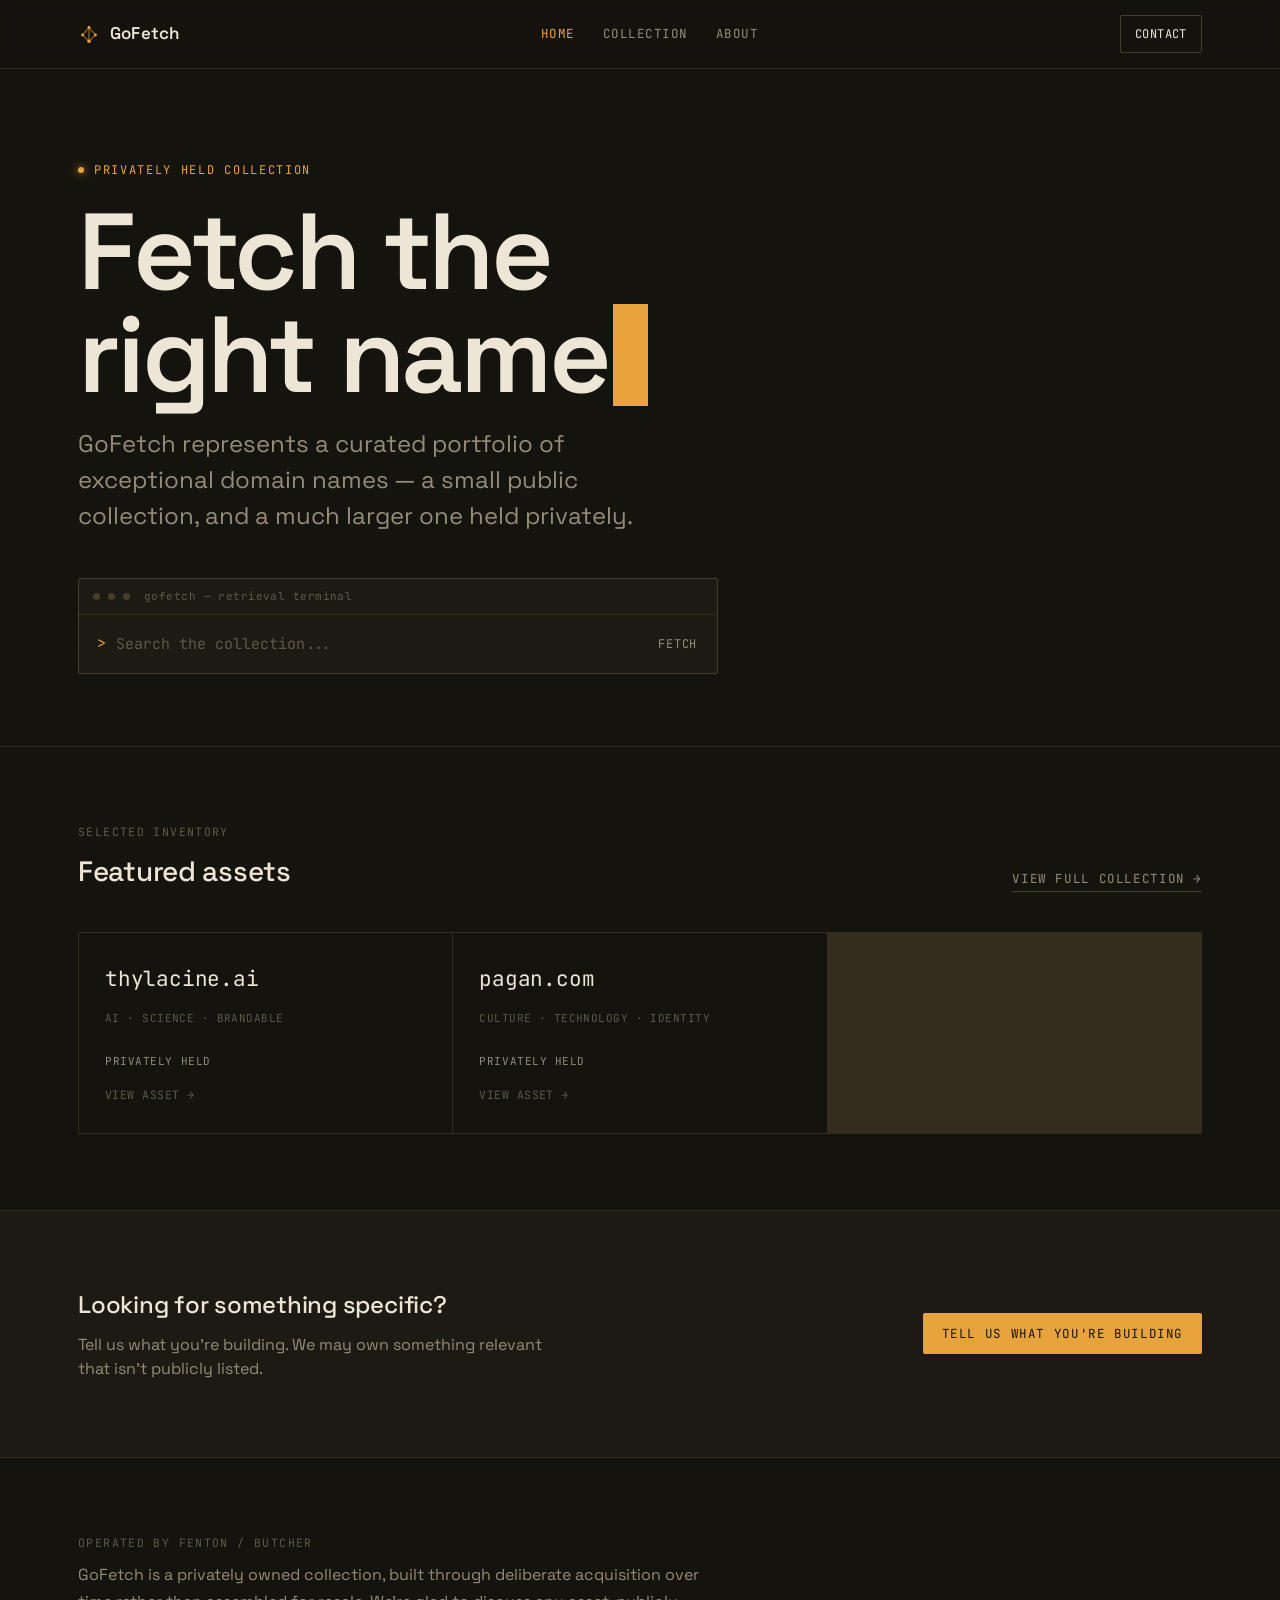
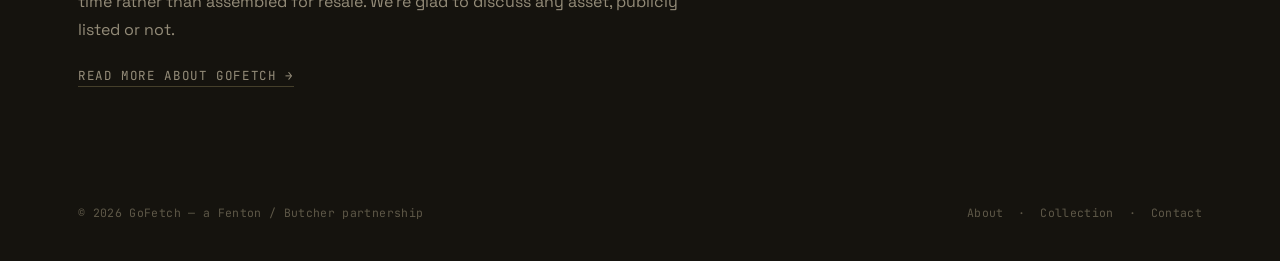
==== index.html @ dba51520 "Add AtomPay Buy Now button to buy_now-priced landers Renders alongside the existing enquiry option f" ====
<!doctype html>
<html lang="en">
<head>
<meta charset="utf-8">
<meta name="viewport" content="width=device-width, initial-scale=1">
<title>GoFetch — Digital assets worth owning</title>
<meta name="description" content="GoFetch is a privately held collection of exceptional domain names, presented and made available for acquisition by the Fenton / Butcher partnership.">
<link rel="icon" href="data:image/svg+xml,<svg xmlns=%22http://www.w3.org/2000/svg%22 viewBox=%220 0 24 24%22><rect width=%2224%22 height=%2224%22 fill=%22%2315130E%22/><g fill=%22none%22 stroke=%22%23E8A33D%22 stroke-width=%221.6%22><line x1=%2212%22 y1=%225%22 x2=%225%22 y2=%2213%22/><line x1=%2212%22 y1=%225%22 x2=%2219%22 y2=%2213%22/><line x1=%225%22 y1=%2213%22 x2=%2212%22 y2=%2220%22/><line x1=%2219%22 y1=%2213%22 x2=%2212%22 y2=%2220%22/></g><circle cx=%2212%22 cy=%225%22 r=%221.6%22 fill=%22%23E8A33D%22/><circle cx=%225%22 cy=%2213%22 r=%221.6%22 fill=%22%23E8A33D%22/><circle cx=%2219%22 cy=%2213%22 r=%221.6%22 fill=%22%23E8A33D%22/><circle cx=%2212%22 cy=%2220%22 r=%221.9%22 fill=%22%23E8A33D%22/></svg>">
<link rel="preconnect" href="https://fonts.googleapis.com">
<link rel="preconnect" href="https://fonts.gstatic.com" crossorigin>
<link href="https://fonts.googleapis.com/css2?family=Space+Grotesk:wght@400;500;600;700&family=JetBrains+Mono:wght@400;500&display=swap" rel="stylesheet">
<link rel="stylesheet" href="/css/style.css">
<script defer src="https://code.jquery.com/jquery-1.10.2.js"></script>
</head>
<body class="pre-boot">

<header class="site-header">
  <div class="container">
    <a class="brand" href="/">
      <span class="mark-slot" data-size="22"></span>
      <span class="brand-word">GoFetch</span>
    </a>
    <nav class="main-nav">
      <a href="/" class="current">Home</a>
      <a href="/collection.html">Collection</a>
      <a href="/about.html">About</a>
    </nav>
    <a class="nav-cta" href="#" data-enquire="">Contact</a>
  </div>
</header>

<div id="lander-app" style="display:none;"></div>

<main id="home-app">

  <section class="hero">
    <div class="container">
      <div class="hero-eyebrow mono">Privately held collection</div>
      <h1 class="hero-word">Fetch the<br>right name<span class="cursor">&nbsp;</span></h1>
      <p class="hero-line">GoFetch represents a curated portfolio of exceptional domain names — a small public collection, and a much larger one held privately.</p>

      <div class="terminal">
        <div class="terminal-bar">
          <span class="dot"></span><span class="dot"></span><span class="dot"></span>
          <span style="margin-left:6px;">gofetch — retrieval terminal</span>
        </div>
        <form id="terminal-form" class="terminal-form">
          <span class="terminal-prompt">&gt;</span>
          <input id="terminal-input" class="terminal-input" type="text" autocomplete="off" spellcheck="false" placeholder="Search the collection...">
          <button class="terminal-submit" type="submit">Fetch</button>
        </form>
        <div id="terminal-result" class="terminal-result"></div>
      </div>
    </div>
  </section>

  <section id="featured">
    <div class="container">
      <div class="section-head">
        <div>
          <div class="section-eyebrow">Selected inventory</div>
          <h2 class="section-title">Featured assets</h2>
        </div>
        <a class="section-link" href="/collection.html">View full collection →</a>
      </div>
      <div id="featured-grid" class="asset-grid"></div>
    </div>
  </section>

  <section class="finder-band">
    <div class="container finder-inner">
      <div>
        <h3>Looking for something specific?</h3>
        <p>Tell us what you're building. We may own something relevant that isn't publicly listed.</p>
      </div>
      <button class="btn btn-primary" data-enquire="" data-mode="finder">Tell us what you're building</button>
    </div>
  </section>

  <section class="about-strip">
    <div class="container">
      <div class="section-eyebrow">Operated by Fenton / Butcher</div>
      <p>GoFetch is a privately owned collection, built through deliberate acquisition over time rather than assembled for resale. We're glad to discuss any asset, publicly listed or not.</p>
      <p style="margin-top:18px;"><a class="section-link" href="/about.html">Read more about GoFetch →</a></p>
    </div>
  </section>

</main>

<footer>
  <div class="container">
    <span>© <span id="year"></span> GoFetch — a Fenton / Butcher partnership</span>
    <span><a href="/about.html">About</a> &nbsp;·&nbsp; <a href="/collection.html">Collection</a> &nbsp;·&nbsp; <a href="#" data-enquire="">Contact</a></span>
  </div>
</footer>

<div id="enquiry-overlay" class="modal-overlay">
  <div class="modal" role="dialog" aria-modal="true" aria-labelledby="enquiry-title">
    <div class="modal-head">
      <h3 id="enquiry-title" class="modal-title">Make an enquiry</h3>
      <button id="enquiry-close" class="modal-close" aria-label="Close">&times;</button>
    </div>
    <p class="modal-sub">We reply directly — no account, no mailing list.</p>
    <form id="enquiry-form" name="enquiry" method="POST" data-netlify="true" netlify-honeypot="enq-hp">
      <input type="hidden" name="form-name" value="enquiry">
      <input type="text" id="enq-hp" name="enq-hp" class="hp-field" tabindex="-1" autocomplete="off">
      <div class="field"><label for="enq-name">Name</label><input id="enq-name" name="name" type="text" required></div>
      <div class="field"><label for="enq-email">Email</label><input id="enq-email" name="email" type="email" required></div>
      <div class="field"><label for="enq-company">Company</label><input id="enq-company" name="company" type="text"></div>
      <div class="field"><label for="enq-domain">Domain</label><input id="enq-domain" name="domain" type="text"></div>
      <div class="field"><label for="enq-budget">Offer / budget</label><input id="enq-budget" name="budget" type="text"></div>
      <div class="field"><label for="enq-message">Message</label><textarea id="enq-message" name="message"></textarea></div>
      <button class="btn btn-primary" type="submit" style="width:100%;justify-content:center;">Send enquiry</button>
      <div id="enquiry-status" class="form-status" role="status"></div>
    </form>
  </div>
</div>

<script src="/js/app.js"></script>
<script>document.getElementById("year").textContent = new Date().getFullYear();</script>
<!-- Cloudflare Web Analytics --><script type='module' src='https://static.cloudflareinsights.com/beacon.min.js' data-cf-beacon='{"token": "f285a2dfdc5745afaf662cfd02bbb2a6"}'></script><!-- End Cloudflare Web Analytics -->
</body>
</html>
---- css/style.css ----
/* ============================================================
   GoFetch — design tokens
   ============================================================ */
:root{
  --bg: #15130E;
  --bg-raised: #1D1A13;
  --bg-raised-2: #242016;
  --fg: #EDE6D6;
  --fg-dim: #948C79;
  --fg-faint: #5E5848;
  --accent: #E8A33D;
  --accent-dim: #B27C2C;
  --line: #322D1F;
  --line-bright: #453F2A;
  --ok: #7DAE7A;

  --font-display: "Space Grotesk", "Inter", system-ui, sans-serif;
  --font-mono: "JetBrains Mono", ui-monospace, "SFMono-Regular", Menlo, monospace;

  --container: 1180px;
  --radius: 2px;
}

*{ box-sizing: border-box; }
html{ scroll-behavior: smooth; }
@media (prefers-reduced-motion: reduce){
  html{ scroll-behavior: auto; }
  *{ animation-duration: 0.001ms !important; animation-iteration-count: 1 !important; transition-duration: 0.001ms !important; }
}

body{
  margin: 0;
  background: var(--bg);
  color: var(--fg);
  font-family: var(--font-display);
  font-size: 16px;
  line-height: 1.5;
  -webkit-font-smoothing: antialiased;
}

/* Hide the default homepage until JS has decided whether this
   hostname should show the homepage or an owned-domain lander —
   avoids a flash of the wrong brand on custom domains. */
body.pre-boot .site-header,
body.pre-boot #home-app,
body.pre-boot footer{
  visibility: hidden;
}

/* subtle CRT vignette + scanline texture, very low opacity */
body::before{
  content: "";
  position: fixed;
  inset: 0;
  pointer-events: none;
  z-index: 999;
  background:
    repeating-linear-gradient(
      to bottom,
      rgba(255,255,255,0.012) 0px,
      rgba(255,255,255,0.012) 1px,
      transparent 1px,
      transparent 3px
    );
  mix-blend-mode: overlay;
}

a{ color: inherit; text-decoration: none; }
h1,h2,h3,h4{ margin: 0; font-weight: 500; letter-spacing: -0.01em; }
p{ margin: 0; }
img,svg{ display: block; max-width: 100%; }

.mono{ font-family: var(--font-mono); }

.container{
  width: 100%;
  max-width: var(--container);
  margin: 0 auto;
  padding: 0 28px;
}

::selection{ background: var(--accent); color: var(--bg); }

:focus-visible{
  outline: 1px solid var(--accent);
  outline-offset: 3px;
}

button{ font-family: inherit; }

/* ============================================================
   Header
   ============================================================ */
.site-header{
  position: sticky;
  top: 0;
  z-index: 50;
  background: rgba(21,19,14,0.86);
  backdrop-filter: blur(8px);
  border-bottom: 1px solid var(--line);
}
.site-header .container{
  display: flex;
  align-items: center;
  justify-content: space-between;
  height: 68px;
}
.brand{
  display: flex;
  align-items: center;
  gap: 10px;
  font-size: 17px;
  letter-spacing: 0.01em;
}
.brand .mark{ width: 22px; height: 22px; flex-shrink: 0; }
.brand-word{ font-weight: 600; }

.main-nav{ display: flex; align-items: center; gap: 28px; }
.main-nav a{
  font-family: var(--font-mono);
  font-size: 12.5px;
  letter-spacing: 0.04em;
  text-transform: uppercase;
  color: var(--fg-dim);
  transition: color 0.15s ease;
}
.main-nav a:hover{ color: var(--fg); }
.main-nav a.current{ color: var(--accent); }

.nav-cta{
  font-family: var(--font-mono);
  font-size: 12px;
  letter-spacing: 0.04em;
  text-transform: uppercase;
  padding: 9px 14px;
  border: 1px solid var(--line-bright);
  border-radius: var(--radius);
  color: var(--fg);
  transition: border-color 0.15s ease, color 0.15s ease;
}
.nav-cta:hover{ border-color: var(--accent); color: var(--accent); }

/* ============================================================
   Logo mark — geometric node network, subtle canine read
   ============================================================ */
.mark circle{ fill: var(--accent); }
.mark line{ stroke: var(--accent); stroke-width: 1.4; opacity: 0.55; }
.mark path{ fill: none; stroke: var(--accent); stroke-width: 1.4; opacity: 0.85; }

/* ============================================================
   Hero
   ============================================================ */
.hero{
  padding: 92px 0 72px;
  border-bottom: 1px solid var(--line);
}
.hero-eyebrow{
  font-family: var(--font-mono);
  font-size: 12px;
  letter-spacing: 0.14em;
  text-transform: uppercase;
  color: var(--accent);
  margin-bottom: 22px;
  display: flex;
  align-items: center;
  gap: 10px;
}
.hero-eyebrow::before{
  content: "";
  width: 6px;
  height: 6px;
  background: var(--accent);
  border-radius: 50%;
  box-shadow: 0 0 8px var(--accent);
}
.hero-word{
  font-size: clamp(52px, 9vw, 108px);
  font-weight: 600;
  letter-spacing: -0.03em;
  line-height: 0.95;
  margin: 0 0 20px;
}
.hero-word .cursor{
  display: inline-block;
  width: 0.5ch;
  background: var(--accent);
  margin-left: 4px;
  animation: blink 1.1s steps(1) infinite;
}
@keyframes blink{ 50%{ opacity: 0; } }

.hero-line{
  font-size: clamp(18px, 2.4vw, 24px);
  color: var(--fg-dim);
  max-width: 560px;
  margin-bottom: 44px;
}

/* Terminal search */
.terminal{
  border: 1px solid var(--line-bright);
  background: var(--bg-raised);
  border-radius: var(--radius);
  max-width: 640px;
}
.terminal-bar{
  display: flex;
  align-items: center;
  gap: 8px;
  padding: 9px 14px;
  border-bottom: 1px solid var(--line);
  font-family: var(--font-mono);
  font-size: 11px;
  color: var(--fg-faint);
  letter-spacing: 0.04em;
}
.terminal-bar .dot{ width: 7px; height: 7px; border-radius: 50%; background: var(--line-bright); }
.terminal-form{ display: flex; align-items: center; padding: 4px; }
.terminal-prompt{
  font-family: var(--font-mono);
  color: var(--accent);
  padding: 0 0 0 14px;
  font-size: 15px;
}
.terminal-input{
  flex: 1;
  background: transparent;
  border: none;
  color: var(--fg);
  font-family: var(--font-mono);
  font-size: 15px;
  padding: 15px 10px;
}
.terminal-input::placeholder{ color: var(--fg-faint); }
.terminal-input:focus{ outline: none; }
.terminal-submit{
  background: none;
  border: none;
  color: var(--fg-dim);
  font-family: var(--font-mono);
  font-size: 12px;
  letter-spacing: 0.06em;
  text-transform: uppercase;
  padding: 10px 16px;
  cursor: pointer;
  transition: color 0.15s ease;
}
.terminal-submit:hover{ color: var(--accent); }

.terminal-result{
  display: none;
  border-top: 1px solid var(--line);
  padding: 16px 18px 20px;
  font-family: var(--font-mono);
  font-size: 13px;
  animation: scan 0.35s ease;
}
.terminal-result.show{ display: block; }
@keyframes scan{
  from{ clip-path: inset(0 0 100% 0); opacity: 0.4; }
  to{ clip-path: inset(0 0 0 0); opacity: 1; }
}
.terminal-result .status-line{
  color: var(--accent);
  letter-spacing: 0.08em;
  margin-bottom: 10px;
}
.tr-row{ display: flex; gap: 14px; padding: 3px 0; color: var(--fg-dim); }
.tr-row .k{ width: 96px; flex-shrink: 0; color: var(--fg-faint); }
.tr-row .v{ color: var(--fg); }
.terminal-result .tr-domain{
  font-size: 17px;
  color: var(--fg);
  margin-bottom: 10px;
  display: block;
}
.terminal-result .tr-actions{ margin-top: 14px; display: flex; gap: 10px; flex-wrap: wrap; }
.terminal-result .tr-empty{ color: var(--fg-dim); }

/* ============================================================
   Buttons
   ============================================================ */
.btn{
  display: inline-flex;
  align-items: center;
  gap: 8px;
  font-family: var(--font-mono);
  font-size: 12.5px;
  letter-spacing: 0.05em;
  text-transform: uppercase;
  padding: 11px 18px;
  border-radius: var(--radius);
  cursor: pointer;
  border: 1px solid transparent;
  transition: all 0.15s ease;
}
.btn-primary{ background: var(--accent); color: #17140D; }
.btn-primary:hover{ background: #F2B15A; }
.btn-ghost{ border-color: var(--line-bright); color: var(--fg); background: none; }
.btn-ghost:hover{ border-color: var(--accent); color: var(--accent); }

/* ============================================================
   Section scaffolding
   ============================================================ */
section{ padding: 76px 0; border-bottom: 1px solid var(--line); }
section:last-of-type{ border-bottom: none; }
.section-head{
  display: flex;
  justify-content: space-between;
  align-items: flex-end;
  gap: 24px;
  margin-bottom: 40px;
  flex-wrap: wrap;
}
.section-eyebrow{
  font-family: var(--font-mono);
  font-size: 11.5px;
  letter-spacing: 0.12em;
  text-transform: uppercase;
  color: var(--fg-faint);
  margin-bottom: 10px;
}
.section-title{ font-size: 28px; }
.section-link{
  font-family: var(--font-mono);
  font-size: 12.5px;
  letter-spacing: 0.05em;
  text-transform: uppercase;
  color: var(--fg-dim);
  border-bottom: 1px solid var(--line-bright);
  padding-bottom: 2px;
  transition: color 0.15s ease, border-color 0.15s ease;
}
.section-link:hover{ color: var(--accent); border-color: var(--accent); }

/* ============================================================
   Featured / asset cards
   ============================================================ */
.asset-grid{
  display: grid;
  grid-template-columns: repeat(3, 1fr);
  gap: 1px;
  background: var(--line);
  border: 1px solid var(--line);
}
.asset-card{
  background: var(--bg);
  padding: 30px 26px;
  display: flex;
  flex-direction: column;
  gap: 16px;
  min-height: 200px;
  transition: background 0.15s ease;
}
.asset-card:hover{ background: var(--bg-raised); }
.asset-logo{
  height: 28px;
  width: auto;
  max-width: 120px;
  object-fit: contain;
  object-position: left;
  margin-bottom: 2px;
}
.asset-domain{
  font-family: var(--font-mono);
  font-size: 21px;
  color: var(--fg);
  letter-spacing: -0.01em;
}
.asset-cats{
  font-family: var(--font-mono);
  font-size: 11px;
  letter-spacing: 0.04em;
  color: var(--fg-faint);
  text-transform: uppercase;
}
.asset-status{
  font-family: var(--font-mono);
  font-size: 11px;
  letter-spacing: 0.05em;
  text-transform: uppercase;
  color: var(--fg-dim);
  margin-top: auto;
}
.asset-status.private{ color: var(--fg-dim); }
.asset-status.buy_now{ color: var(--accent); }
.asset-status.make_offer{ color: var(--ok); }
.asset-view{
  font-family: var(--font-mono);
  font-size: 11.5px;
  letter-spacing: 0.04em;
  text-transform: uppercase;
  color: var(--fg-faint);
  display: flex;
  align-items: center;
  gap: 6px;
}
.asset-card:hover .asset-view{ color: var(--accent); }

/* ============================================================
   Finder CTA band
   ============================================================ */
.finder-band{
  background: var(--bg-raised);
}
.finder-inner{
  display: flex;
  justify-content: space-between;
  align-items: center;
  gap: 32px;
  flex-wrap: wrap;
}
.finder-inner h3{ font-size: 24px; margin-bottom: 10px; max-width: 480px; }
.finder-inner p{ color: var(--fg-dim); max-width: 480px; }

/* ============================================================
   About / footer strip
   ============================================================ */
.about-strip p{
  max-width: 640px;
  color: var(--fg-dim);
  font-size: 16px;
  line-height: 1.7;
}
.about-strip p + p{ margin-top: 16px; }

footer{
  padding: 40px 0;
  font-family: var(--font-mono);
  font-size: 11.5px;
  color: var(--fg-faint);
  letter-spacing: 0.03em;
}
footer .container{
  display: flex;
  justify-content: space-between;
  align-items: center;
  flex-wrap: wrap;
  gap: 12px;
}
footer a{ color: var(--fg-faint); transition: color 0.15s ease; }
footer a:hover{ color: var(--accent); }

/* ============================================================
   Collection page
   ============================================================ */
.collection-layout{
  display: grid;
  grid-template-columns: 220px 1fr;
  gap: 48px;
  align-items: start;
}
.filters{
  position: sticky;
  top: 92px;
  display: flex;
  flex-direction: column;
  gap: 28px;
}
.filter-group h4{
  font-family: var(--font-mono);
  font-size: 11px;
  letter-spacing: 0.08em;
  text-transform: uppercase;
  color: var(--fg-faint);
  margin-bottom: 12px;
}
.filter-option{
  display: block;
  width: 100%;
  text-align: left;
  background: none;
  border: none;
  color: var(--fg-dim);
  font-family: var(--font-mono);
  font-size: 13px;
  padding: 5px 0;
  cursor: pointer;
  transition: color 0.15s ease;
}
.filter-option:hover{ color: var(--fg); }
.filter-option.active{ color: var(--accent); }
.filter-option .count{ color: var(--fg-faint); }

.collection-count{
  font-family: var(--font-mono);
  font-size: 12.5px;
  color: var(--fg-dim);
  margin-bottom: 18px;
}

.listing{
  display: flex;
  flex-direction: column;
  border-top: 1px solid var(--line);
}
.listing-row{
  display: grid;
  grid-template-columns: 1.4fr 1.4fr 0.9fr 0.7fr;
  gap: 16px;
  align-items: center;
  padding: 18px 4px;
  border-bottom: 1px solid var(--line);
  transition: background 0.15s ease;
}
.listing-row:hover{ background: var(--bg-raised); }
.listing-domain{ font-family: var(--font-mono); font-size: 16px; }
.listing-cats{ font-family: var(--font-mono); font-size: 12px; color: var(--fg-dim); }
.listing-price{ font-family: var(--font-mono); font-size: 12.5px; color: var(--fg-dim); }
.listing-status{ font-family: var(--font-mono); font-size: 11.5px; text-transform: uppercase; letter-spacing: 0.04em; text-align: right; }
.listing-empty{ padding: 60px 0; text-align: center; color: var(--fg-dim); font-family: var(--font-mono); font-size: 13px; }

/* ============================================================
   Lander — minimal, standalone domain landing experience
   ============================================================ */
.lander-shell{
  min-height: 100vh;
  display: flex;
  align-items: center;
  justify-content: center;
  position: relative;
}
.lander-corner{
  position: fixed;
  top: 22px;
  left: 24px;
  display: flex;
  align-items: center;
  gap: 7px;
  font-size: 12px;
  letter-spacing: 0.04em;
  color: var(--fg-faint);
  z-index: 20;
  transition: color 0.15s ease;
}
.lander-corner .mark circle{ fill: var(--fg-faint); }
.lander-corner .mark line{ stroke: var(--fg-faint); }
.lander-corner:hover{ color: var(--accent); }
.lander-corner:hover .mark line{ stroke: var(--accent); }
.lander-corner:hover .mark circle{ fill: var(--accent); }

.lander-center{
  max-width: 620px;
  padding: 120px 28px 140px;
  text-align: center;
}
.lander-hero{
  margin-bottom: 22px;
  display: flex;
  flex-direction: column;
  align-items: center;
}
.lander-media{
  max-width: 260px;
  width: 100%;
  height: auto;
  margin-bottom: 6px;
}
.lander-caption{
  font-size: 12px;
  letter-spacing: 0.06em;
  color: var(--fg-faint);
  text-transform: uppercase;
}
.lander-domain{
  font-size: clamp(34px, 6vw, 58px);
  font-weight: 600;
  letter-spacing: -0.02em;
  line-height: 1;
}
.lander-badge{
  font-size: 12px;
  letter-spacing: 0.06em;
  text-transform: uppercase;
  color: var(--accent);
  margin-bottom: 24px;
}
.lander-desc{
  color: var(--fg-dim);
  font-size: 16px;
  line-height: 1.7;
  margin-bottom: 18px;
}
.lander-atompay{
  margin-bottom: 24px;
}
.lander-meta{
  font-size: 11.5px;
  letter-spacing: 0.05em;
  text-transform: uppercase;
  color: var(--fg-faint);
  margin-bottom: 56px;
}
.lander-meta .dot{ margin: 0 8px; }
.lander-actions{ display: flex; gap: 12px; justify-content: center; flex-wrap: wrap; margin-bottom: 20px; }

/* Cross-sell strip */
.lander-other{
  border-top: 1px solid var(--line);
  padding-top: 28px;
  margin-bottom: 22px;
}
.lander-other-label{
  font-size: 10.5px;
  letter-spacing: 0.1em;
  text-transform: uppercase;
  color: var(--fg-faint);
  margin-bottom: 14px;
}
.lander-other-list{
  display: flex;
  flex-direction: column;
  gap: 8px;
  margin-bottom: 16px;
}
.lander-other-item{
  display: flex;
  justify-content: space-between;
  gap: 12px;
  font-size: 13.5px;
  color: var(--fg-dim);
  padding: 4px 0;
  transition: color 0.15s ease;
}
.lander-other-item:hover{ color: var(--fg); }
.lander-other-status{ color: var(--fg-faint); font-size: 11px; text-transform: uppercase; letter-spacing: 0.04em; }
.lander-other-more{
  font-size: 11.5px;
  letter-spacing: 0.05em;
  text-transform: uppercase;
  color: var(--fg-faint);
  border-bottom: 1px solid var(--line-bright);
  padding-bottom: 2px;
}
.lander-other-more:hover{ color: var(--accent); border-color: var(--accent); }

.lander-bulk{
  font-size: 12.5px;
  color: var(--fg-faint);
  line-height: 1.6;
  max-width: 440px;
  margin: 0 auto;
}

/* Floating enquiry widget */
.lander-fab{
  position: fixed;
  right: 22px;
  bottom: 22px;
  z-index: 30;
  display: flex;
  flex-direction: column;
  align-items: flex-end;
  gap: 10px;
}
.lander-fab-pill{
  background: var(--accent);
  color: #17140D;
  border: none;
  border-radius: 999px;
  padding: 13px 22px;
  font-size: 12.5px;
  letter-spacing: 0.05em;
  text-transform: uppercase;
  cursor: pointer;
  box-shadow: 0 6px 24px rgba(0,0,0,0.35);
  transition: transform 0.15s ease, background 0.15s ease;
}
.lander-fab-pill:hover{ background: #F2B15A; transform: translateY(-1px); }
.lander-fab-pill.hidden{ display: none; }

.lander-fab-panel{
  display: none;
  width: min(320px, calc(100vw - 44px));
  background: var(--bg-raised);
  border: 1px solid var(--line-bright);
  border-radius: var(--radius);
  padding: 20px;
  box-shadow: 0 12px 40px rgba(0,0,0,0.45);
}
.lander-fab-panel.open{ display: block; animation: fabIn 0.18s ease; }
@keyframes fabIn{ from{ opacity: 0; transform: translateY(6px); } to{ opacity: 1; transform: translateY(0); } }
.lander-fab-head{
  display: flex;
  justify-content: space-between;
  align-items: center;
  margin-bottom: 14px;
  font-size: 13px;
  color: var(--fg);
}
.lander-fab-panel .field{ margin-bottom: 10px; }
.lander-fab-panel input, .lander-fab-panel textarea{
  width: 100%;
  background: var(--bg);
  border: 1px solid var(--line-bright);
  border-radius: var(--radius);
  color: var(--fg);
  font-family: var(--font-display);
  font-size: 13.5px;
  padding: 10px 11px;
}
.lander-fab-panel textarea{ min-height: 64px; resize: vertical; }
.lander-fab-panel input:focus, .lander-fab-panel textarea:focus{ outline: none; border-color: var(--accent); }

@media (max-width: 560px){
  .lander-corner{ top: 16px; left: 16px; }
  .lander-center{ padding: 96px 20px 130px; }
  .lander-fab{ right: 16px; bottom: 16px; left: 16px; align-items: stretch; }
  .lander-fab-panel{ width: 100%; }
  .lander-fab-pill{ align-self: flex-end; }
}

/* Minimal lander variant — single centered image/video, white page */
.lander-shell--minimal{
  --bg: #FFFFFF;
  --bg-raised: #FAFAF8;
  --bg-raised-2: #F2F1EC;
  --fg: #17140D;
  --fg-dim: #6B6656;
  --fg-faint: #ABA48F;
  --line: #E6E3DA;
  --line-bright: #D9D5C8;
  background: var(--bg);
  color: var(--fg);
  width: 100%;
}
.lander-minimal-center{
  display: flex;
  align-items: center;
  justify-content: center;
  width: 100%;
  padding: 40px;
}
.lander-minimal-media{
  width: min(60vw, 620px);
  max-width: 620px;
  height: auto;
}
@media (max-width: 560px){
  .lander-minimal-media{ width: 84vw; }
}


/* ============================================================
   Enquiry modal
   ============================================================ */
.modal-overlay{
  position: fixed;
  inset: 0;
  background: rgba(10,9,6,0.75);
  backdrop-filter: blur(2px);
  display: none;
  align-items: center;
  justify-content: center;
  z-index: 200;
  padding: 24px;
}
.modal-overlay.open{ display: flex; }
.modal{
  background: var(--bg-raised);
  border: 1px solid var(--line-bright);
  border-radius: var(--radius);
  width: 100%;
  max-width: 460px;
  padding: 32px;
  max-height: 90vh;
  overflow-y: auto;
}
.modal-head{ display: flex; justify-content: space-between; align-items: flex-start; margin-bottom: 6px; }
.modal-title{ font-size: 20px; }
.modal-close{ background: none; border: none; color: var(--fg-dim); font-size: 20px; cursor: pointer; line-height: 1; padding: 4px; }
.modal-close:hover{ color: var(--fg); }
.modal-sub{ font-family: var(--font-mono); font-size: 12.5px; color: var(--fg-dim); margin-bottom: 24px; }
.field{ margin-bottom: 16px; }
.field label{
  display: block;
  font-family: var(--font-mono);
  font-size: 11px;
  letter-spacing: 0.06em;
  text-transform: uppercase;
  color: var(--fg-faint);
  margin-bottom: 7px;
}
.field input, .field textarea{
  width: 100%;
  background: var(--bg);
  border: 1px solid var(--line-bright);
  border-radius: var(--radius);
  color: var(--fg);
  font-family: var(--font-display);
  font-size: 14px;
  padding: 11px 12px;
}
.field input:focus, .field textarea:focus{ outline: none; border-color: var(--accent); }
.field textarea{ resize: vertical; min-height: 84px; }
.hp-field{ position: absolute; left: -9999px; opacity: 0; height: 0; }
.form-status{ font-family: var(--font-mono); font-size: 12.5px; margin-top: 14px; min-height: 18px; }
.form-status.ok{ color: var(--ok); }
.form-status.err{ color: #C8846B; }

/* ============================================================
   About page
   ============================================================ */
.page-hero{
  padding: 64px 0 40px;
  border-bottom: 1px solid var(--line);
}
.page-title{ font-size: clamp(34px, 5vw, 52px); margin-bottom: 18px; }
.page-lede{ color: var(--fg-dim); font-size: 17px; max-width: 620px; line-height: 1.7; }
.prose{ max-width: 660px; }
.prose p{ color: var(--fg-dim); font-size: 16px; line-height: 1.8; margin-bottom: 20px; }
.prose strong{ color: var(--fg); font-weight: 500; }

/* ============================================================
   Responsive
   ============================================================ */
@media (max-width: 860px){
  .main-nav{ display: none; }
  .asset-grid{ grid-template-columns: 1fr; }
  .collection-layout{ grid-template-columns: 1fr; }
  .filters{ position: static; flex-direction: row; flex-wrap: wrap; gap: 24px; }
  .listing-row{ grid-template-columns: 1fr; gap: 4px; padding: 16px 4px; }
  .listing-status{ text-align: left; }
  .hero{ padding: 64px 0 48px; }
  section{ padding: 56px 0; }
}
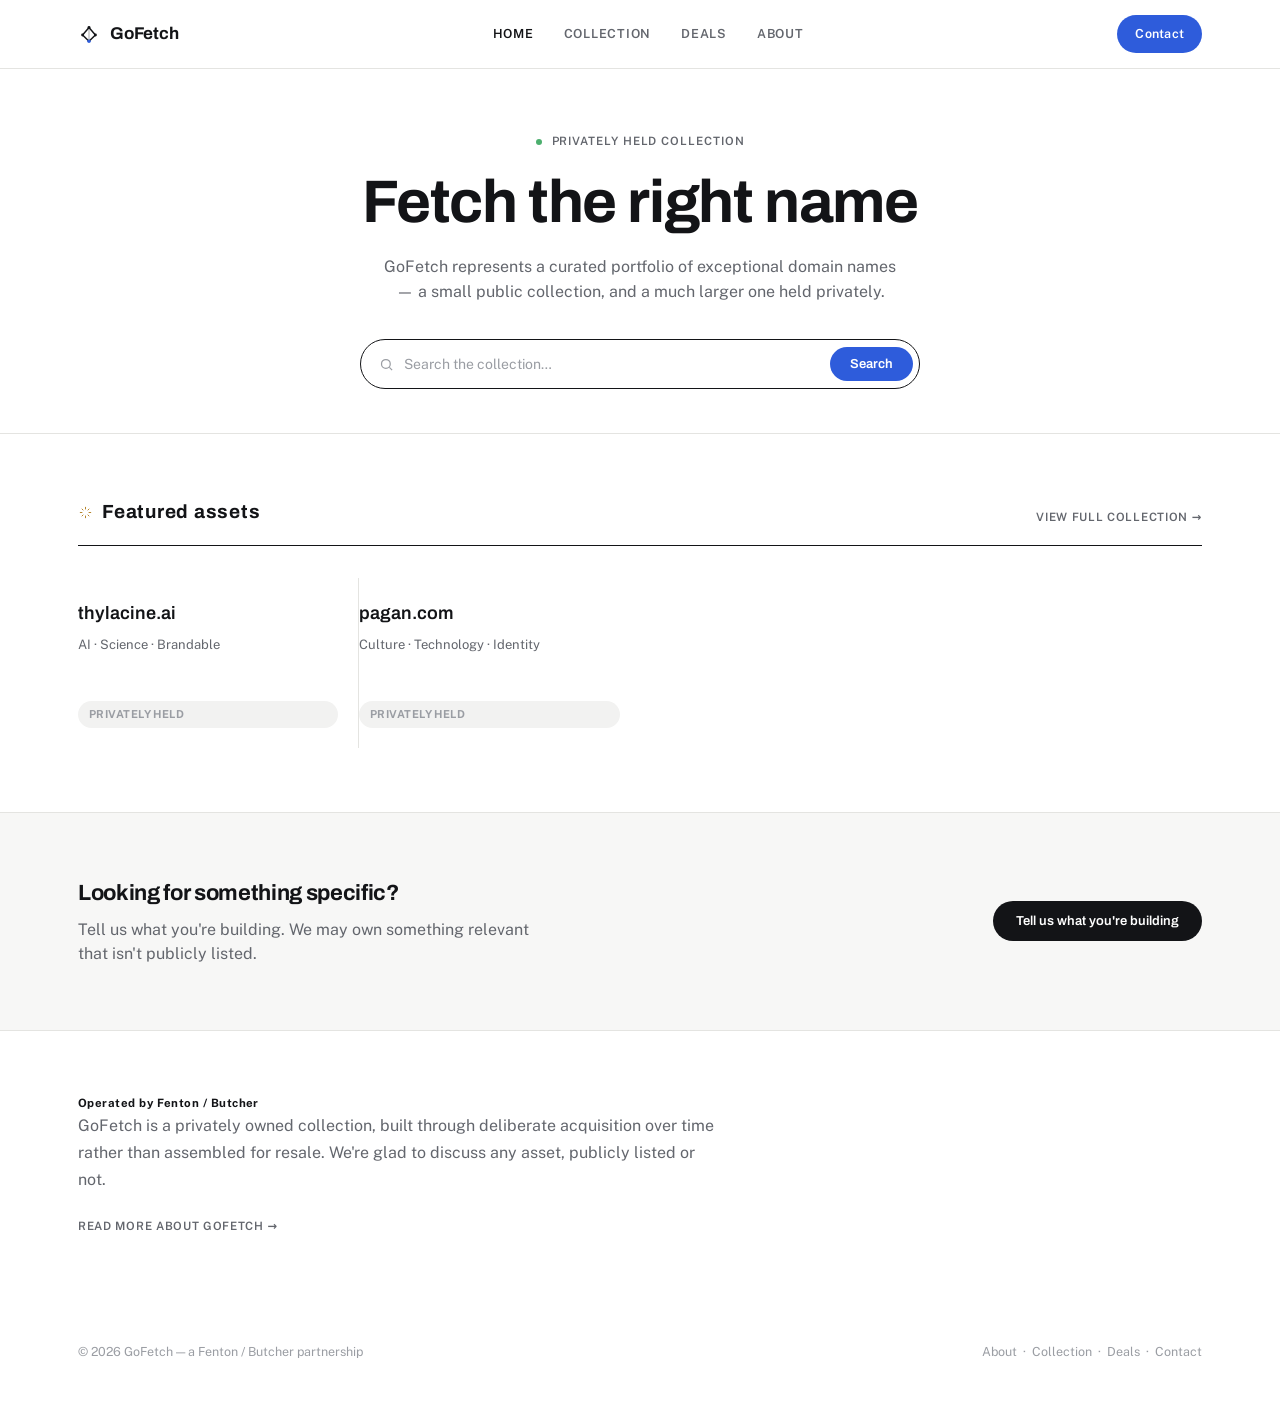
==== commit f299d395: "Redesign homepage (Swiss-modern), add Handpicked band, Liquidation & deals, /liquidate page - New pa" ====
--- a/index.html
+++ b/index.html
@@ -5,10 +5,10 @@
 <meta name="viewport" content="width=device-width, initial-scale=1">
 <title>GoFetch — Digital assets worth owning</title>
 <meta name="description" content="GoFetch is a privately held collection of exceptional domain names, presented and made available for acquisition by the Fenton / Butcher partnership.">
-<link rel="icon" href="data:image/svg+xml,<svg xmlns=%22http://www.w3.org/2000/svg%22 viewBox=%220 0 24 24%22><rect width=%2224%22 height=%2224%22 fill=%22%2315130E%22/><g fill=%22none%22 stroke=%22%23E8A33D%22 stroke-width=%221.6%22><line x1=%2212%22 y1=%225%22 x2=%225%22 y2=%2213%22/><line x1=%2212%22 y1=%225%22 x2=%2219%22 y2=%2213%22/><line x1=%225%22 y1=%2213%22 x2=%2212%22 y2=%2220%22/><line x1=%2219%22 y1=%2213%22 x2=%2212%22 y2=%2220%22/></g><circle cx=%2212%22 cy=%225%22 r=%221.6%22 fill=%22%23E8A33D%22/><circle cx=%225%22 cy=%2213%22 r=%221.6%22 fill=%22%23E8A33D%22/><circle cx=%2219%22 cy=%2213%22 r=%221.6%22 fill=%22%23E8A33D%22/><circle cx=%2212%22 cy=%2220%22 r=%221.9%22 fill=%22%23E8A33D%22/></svg>">
+<link rel="icon" href="data:image/svg+xml,<svg xmlns=%22http://www.w3.org/2000/svg%22 viewBox=%220 0 24 24%22><rect width=%2224%22 height=%2224%22 fill=%22%23FFFFFF%22/><g fill=%22none%22 stroke=%22%23131417%22 stroke-width=%221.6%22><line x1=%2212%22 y1=%225%22 x2=%225%22 y2=%2213%22/><line x1=%2212%22 y1=%225%22 x2=%2219%22 y2=%2213%22/><line x1=%225%22 y1=%2213%22 x2=%2212%22 y2=%2220%22/><line x1=%2219%22 y1=%2213%22 x2=%2212%22 y2=%2220%22/></g><circle cx=%2212%22 cy=%225%22 r=%221.6%22 fill=%22%23131417%22/><circle cx=%225%22 cy=%2213%22 r=%221.6%22 fill=%22%23131417%22/><circle cx=%2219%22 cy=%2213%22 r=%221.6%22 fill=%22%23131417%22/><circle cx=%2212%22 cy=%2220%22 r=%221.9%22 fill=%22%232E5CDB%22/></svg>">
 <link rel="preconnect" href="https://fonts.googleapis.com">
 <link rel="preconnect" href="https://fonts.gstatic.com" crossorigin>
-<link href="https://fonts.googleapis.com/css2?family=Space+Grotesk:wght@400;500;600;700&family=JetBrains+Mono:wght@400;500&display=swap" rel="stylesheet">
+<link href="https://fonts.googleapis.com/css2?family=Archivo:wght@400;500;600;700&family=Public+Sans:wght@400;500;600&family=JetBrains+Mono:wght@400;500;600&display=swap" rel="stylesheet">
 <link rel="stylesheet" href="/css/style.css">
 <script defer src="https://code.jquery.com/jquery-1.10.2.js"></script>
 </head>
@@ -23,6 +23,7 @@
     <nav class="main-nav">
       <a href="/" class="current">Home</a>
       <a href="/collection.html">Collection</a>
+      <a href="/liquidate.html">Deals</a>
       <a href="/about.html">About</a>
     </nav>
     <a class="nav-cta" href="#" data-enquire="">Contact</a>
@@ -35,35 +36,61 @@
 
   <section class="hero">
     <div class="container">
-      <div class="hero-eyebrow mono">Privately held collection</div>
-      <h1 class="hero-word">Fetch the<br>right name<span class="cursor">&nbsp;</span></h1>
+      <div class="hero-eyebrow">Privately held collection</div>
+      <h1 class="hero-word">Fetch the right name</h1>
       <p class="hero-line">GoFetch represents a curated portfolio of exceptional domain names — a small public collection, and a much larger one held privately.</p>
 
       <div class="terminal">
-        <div class="terminal-bar">
-          <span class="dot"></span><span class="dot"></span><span class="dot"></span>
-          <span style="margin-left:6px;">gofetch — retrieval terminal</span>
-        </div>
         <form id="terminal-form" class="terminal-form">
           <span class="terminal-prompt">&gt;</span>
-          <input id="terminal-input" class="terminal-input" type="text" autocomplete="off" spellcheck="false" placeholder="Search the collection...">
-          <button class="terminal-submit" type="submit">Fetch</button>
+          <input id="terminal-input" class="terminal-input" type="text" autocomplete="off" spellcheck="false" placeholder="Search the collection…">
+          <button class="terminal-submit" type="submit">Search</button>
         </form>
         <div id="terminal-result" class="terminal-result"></div>
       </div>
     </div>
   </section>
 
+  <section class="handpicked-band">
+    <div class="container">
+      <div class="handpicked-head">
+        <div>
+          <div class="handpicked-eyebrow">
+            <svg width="13" height="13" viewBox="0 0 24 24" fill="none" stroke="#B6862E" stroke-width="2"><path d="M12 2l2.4 7.2H22l-6 4.4 2.3 7.1L12 16.3 5.7 20.7 8 13.6l-6-4.4h7.6z"/></svg>
+            Handpicked by Daniel
+          </div>
+          <div class="handpicked-title">Names I'm watching right now</div>
+        </div>
+        <div class="handpicked-sub">Not from the GoFetch collection — names currently at auction or buy-now elsewhere that caught my eye.</div>
+      </div>
+      <div id="handpicked-grid" class="handpicked-grid"></div>
+    </div>
+  </section>
+
   <section id="featured">
     <div class="container">
       <div class="section-head">
-        <div>
-          <div class="section-eyebrow">Selected inventory</div>
-          <h2 class="section-title">Featured assets</h2>
+        <div class="section-eyebrow">
+          <svg width="15" height="15" viewBox="0 0 24 24" fill="none" stroke="#B6862E" stroke-width="1.6"><path d="M12 3v4M12 17v4M3 12h4M17 12h4M6 6l2.5 2.5M15.5 15.5L18 18M18 6l-2.5 2.5M8.5 15.5L6 18"/></svg>
+          Featured assets
         </div>
         <a class="section-link" href="/collection.html">View full collection →</a>
       </div>
       <div id="featured-grid" class="asset-grid"></div>
+    </div>
+  </section>
+
+  <section id="liquidate-home">
+    <div class="container">
+      <div class="section-head">
+        <div class="section-eyebrow" style="color:#D5473B;">
+          <svg width="15" height="15" viewBox="0 0 24 24" fill="none" stroke="#D5473B" stroke-width="1.8"><path d="M20.59 13.41L11 3.83A2 2 0 0 0 9.59 3.2L4 3a1 1 0 0 0-1 1l.2 5.59a2 2 0 0 0 .58 1.41l9.59 9.59a2 2 0 0 0 2.83 0l4.4-4.4a2 2 0 0 0-.01-2.79z"/><circle cx="7.5" cy="7.5" r="1.2" fill="#D5473B" stroke="none"/></svg>
+          Liquidation &amp; current deals
+        </div>
+        <a class="section-link" href="/liquidate.html" style="color:#D5473B;">See all →</a>
+      </div>
+      <div class="deals-intro">Names priced to sell now — some marked down, some at fixed liquidation pricing. No live bidding, just buy now or make an offer.</div>
+      <div id="deals-list" class="deals-list"></div>
     </div>
   </section>
 
@@ -90,7 +117,7 @@
 <footer>
   <div class="container">
     <span>© <span id="year"></span> GoFetch — a Fenton / Butcher partnership</span>
-    <span><a href="/about.html">About</a> &nbsp;·&nbsp; <a href="/collection.html">Collection</a> &nbsp;·&nbsp; <a href="#" data-enquire="">Contact</a></span>
+    <span><a href="/about.html">About</a> &nbsp;·&nbsp; <a href="/collection.html">Collection</a> &nbsp;·&nbsp; <a href="/liquidate.html">Deals</a> &nbsp;·&nbsp; <a href="#" data-enquire="">Contact</a></span>
   </div>
 </footer>
 
--- a/css/style.css
+++ b/css/style.css
@@ -1,24 +1,33 @@
 /* ============================================================
    GoFetch — design tokens
+   Swiss-modern: white/black base, blue as the primary functional
+   colour, gold for curation ("Featured" / "Handpicked"), coral
+   for "Liquidation". Archivo for display type, Public Sans for
+   body/labels, JetBrains Mono kept only for domain names & prices.
    ============================================================ */
 :root{
-  --bg: #15130E;
-  --bg-raised: #1D1A13;
-  --bg-raised-2: #242016;
-  --fg: #EDE6D6;
-  --fg-dim: #948C79;
-  --fg-faint: #5E5848;
-  --accent: #E8A33D;
-  --accent-dim: #B27C2C;
-  --line: #322D1F;
-  --line-bright: #453F2A;
-  --ok: #7DAE7A;
-
-  --font-display: "Space Grotesk", "Inter", system-ui, sans-serif;
+  --bg: #FFFFFF;
+  --bg-raised: #F7F7F6;
+  --bg-raised-2: #F0F0EE;
+  --fg: #131417;
+  --fg-dim: #63666D;
+  --fg-faint: #9A9DA3;
+  --blue: #2E5CDB;
+  --blue-dim: #E8EDFC;
+  --gold: #B6862E;
+  --gold-dim: #FBF1DA;
+  --coral: #D5473B;
+  --coral-dim: #FCEAE8;
+  --ok: #2E7D4F;
+  --line: #E4E4E1;
+  --line-bright: #D2D2CE;
+
+  --font-display: "Archivo", "Public Sans", system-ui, sans-serif;
+  --font-body: "Public Sans", system-ui, sans-serif;
   --font-mono: "JetBrains Mono", ui-monospace, "SFMono-Regular", Menlo, monospace;
 
   --container: 1180px;
-  --radius: 2px;
+  --radius: 3px;
 }
 
 *{ box-sizing: border-box; }
@@ -32,7 +41,7 @@
   margin: 0;
   background: var(--bg);
   color: var(--fg);
-  font-family: var(--font-display);
+  font-family: var(--font-body);
   font-size: 16px;
   line-height: 1.5;
   -webkit-font-smoothing: antialiased;
@@ -47,26 +56,8 @@
   visibility: hidden;
 }
 
-/* subtle CRT vignette + scanline texture, very low opacity */
-body::before{
-  content: "";
-  position: fixed;
-  inset: 0;
-  pointer-events: none;
-  z-index: 999;
-  background:
-    repeating-linear-gradient(
-      to bottom,
-      rgba(255,255,255,0.012) 0px,
-      rgba(255,255,255,0.012) 1px,
-      transparent 1px,
-      transparent 3px
-    );
-  mix-blend-mode: overlay;
-}
-
 a{ color: inherit; text-decoration: none; }
-h1,h2,h3,h4{ margin: 0; font-weight: 500; letter-spacing: -0.01em; }
+h1,h2,h3,h4{ margin: 0; font-weight: 700; letter-spacing: -0.015em; font-family: var(--font-display); }
 p{ margin: 0; }
 img,svg{ display: block; max-width: 100%; }
 
@@ -79,14 +70,23 @@
   padding: 0 28px;
 }
 
-::selection{ background: var(--accent); color: var(--bg); }
+::selection{ background: var(--blue); color: #fff; }
 
 :focus-visible{
-  outline: 1px solid var(--accent);
+  outline: 2px solid var(--blue);
   outline-offset: 3px;
 }
 
 button{ font-family: inherit; }
+
+/* Small uppercase label style — used for eyebrows, nav, badges */
+.label-text{
+  font-family: var(--font-body);
+  font-size: 11.5px;
+  letter-spacing: 0.08em;
+  text-transform: uppercase;
+  font-weight: 600;
+}
 
 /* ============================================================
    Header
@@ -95,7 +95,7 @@
   position: sticky;
   top: 0;
   z-index: 50;
-  background: rgba(21,19,14,0.86);
+  background: rgba(255,255,255,0.92);
   backdrop-filter: blur(8px);
   border-bottom: 1px solid var(--line);
 }
@@ -110,165 +110,165 @@
   align-items: center;
   gap: 10px;
   font-size: 17px;
-  letter-spacing: 0.01em;
+  letter-spacing: -0.01em;
+  font-family: var(--font-display);
 }
 .brand .mark{ width: 22px; height: 22px; flex-shrink: 0; }
-.brand-word{ font-weight: 600; }
-
-.main-nav{ display: flex; align-items: center; gap: 28px; }
+.brand-word{ font-weight: 700; }
+
+.main-nav{ display: flex; align-items: center; gap: 30px; }
 .main-nav a{
-  font-family: var(--font-mono);
+  font-family: var(--font-body);
   font-size: 12.5px;
-  letter-spacing: 0.04em;
-  text-transform: uppercase;
+  letter-spacing: 0.06em;
+  text-transform: uppercase;
+  font-weight: 600;
   color: var(--fg-dim);
   transition: color 0.15s ease;
 }
 .main-nav a:hover{ color: var(--fg); }
-.main-nav a.current{ color: var(--accent); }
+.main-nav a.current{ color: var(--fg); }
 
 .nav-cta{
-  font-family: var(--font-mono);
-  font-size: 12px;
-  letter-spacing: 0.04em;
-  text-transform: uppercase;
-  padding: 9px 14px;
-  border: 1px solid var(--line-bright);
-  border-radius: var(--radius);
-  color: var(--fg);
-  transition: border-color 0.15s ease, color 0.15s ease;
-}
-.nav-cta:hover{ border-color: var(--accent); color: var(--accent); }
-
-/* ============================================================
-   Logo mark — geometric node network, subtle canine read
-   ============================================================ */
-.mark circle{ fill: var(--accent); }
-.mark line{ stroke: var(--accent); stroke-width: 1.4; opacity: 0.55; }
-.mark path{ fill: none; stroke: var(--accent); stroke-width: 1.4; opacity: 0.85; }
+  font-family: var(--font-body);
+  font-size: 12.5px;
+  font-weight: 600;
+  letter-spacing: 0.02em;
+  padding: 10px 18px;
+  border-radius: 999px;
+  background: var(--blue);
+  color: #fff;
+  transition: background 0.15s ease;
+}
+.nav-cta:hover{ background: #24479C; }
+
+/* ============================================================
+   Logo mark
+   ============================================================ */
+.mark circle{ fill: var(--fg); }
+.mark circle:last-of-type{ fill: var(--blue); }
+.mark line{ stroke: var(--fg); stroke-width: 1.6; }
 
 /* ============================================================
    Hero
    ============================================================ */
 .hero{
-  padding: 92px 0 72px;
+  padding: 64px 0 44px;
   border-bottom: 1px solid var(--line);
-}
+  text-align: center;
+}
+.hero .container{ max-width: 720px; }
 .hero-eyebrow{
-  font-family: var(--font-mono);
-  font-size: 12px;
-  letter-spacing: 0.14em;
-  text-transform: uppercase;
-  color: var(--accent);
+  font-family: var(--font-body);
+  font-size: 11.5px;
+  letter-spacing: 0.08em;
+  text-transform: uppercase;
+  font-weight: 600;
+  color: var(--fg-dim);
   margin-bottom: 22px;
   display: flex;
   align-items: center;
+  justify-content: center;
   gap: 10px;
 }
 .hero-eyebrow::before{
   content: "";
   width: 6px;
   height: 6px;
-  background: var(--accent);
+  background: #4CAF6E;
   border-radius: 50%;
-  box-shadow: 0 0 8px var(--accent);
 }
 .hero-word{
-  font-size: clamp(52px, 9vw, 108px);
-  font-weight: 600;
-  letter-spacing: -0.03em;
-  line-height: 0.95;
-  margin: 0 0 20px;
-}
-.hero-word .cursor{
-  display: inline-block;
-  width: 0.5ch;
-  background: var(--accent);
-  margin-left: 4px;
-  animation: blink 1.1s steps(1) infinite;
-}
-@keyframes blink{ 50%{ opacity: 0; } }
+  font-size: clamp(42px, 7vw, 60px);
+  font-weight: 700;
+  letter-spacing: -0.02em;
+  line-height: 1.02;
+  margin: 0 0 22px;
+}
+.hero-word .cursor{ display: none; }
 
 .hero-line{
-  font-size: clamp(18px, 2.4vw, 24px);
-  color: var(--fg-dim);
+  font-size: 16px;
+  color: var(--fg-dim);
+  max-width: 520px;
+  margin: 0 auto 34px;
+  line-height: 1.55;
+}
+
+/* Search pill */
+.terminal{
+  display: flex;
+  align-items: center;
   max-width: 560px;
-  margin-bottom: 44px;
-}
-
-/* Terminal search */
-.terminal{
-  border: 1px solid var(--line-bright);
-  background: var(--bg-raised);
-  border-radius: var(--radius);
-  max-width: 640px;
-}
-.terminal-bar{
-  display: flex;
-  align-items: center;
-  gap: 8px;
-  padding: 9px 14px;
-  border-bottom: 1px solid var(--line);
-  font-family: var(--font-mono);
-  font-size: 11px;
-  color: var(--fg-faint);
-  letter-spacing: 0.04em;
-}
-.terminal-bar .dot{ width: 7px; height: 7px; border-radius: 50%; background: var(--line-bright); }
-.terminal-form{ display: flex; align-items: center; padding: 4px; }
-.terminal-prompt{
-  font-family: var(--font-mono);
-  color: var(--accent);
-  padding: 0 0 0 14px;
-  font-size: 15px;
-}
+  margin: 0 auto;
+  border: 1.5px solid var(--fg);
+  border-radius: 999px;
+  padding: 6px 6px 6px 18px;
+  background: var(--bg);
+}
+.terminal-bar{ display: none; }
+.terminal-form{ display: flex; align-items: center; width: 100%; }
+.terminal-form::before{
+  content: "";
+  width: 15px; height: 15px; flex-shrink: 0; margin-right: 10px;
+  background: no-repeat center / contain url("data:image/svg+xml,%3Csvg xmlns='http://www.w3.org/2000/svg' viewBox='0 0 24 24' fill='none' stroke='%239A9DA3' stroke-width='2'%3E%3Ccircle cx='11' cy='11' r='7'/%3E%3Cline x1='21' y1='21' x2='16.6' y2='16.6'/%3E%3C/svg%3E");
+}
+.terminal-prompt{ display: none; }
 .terminal-input{
   flex: 1;
   background: transparent;
   border: none;
   color: var(--fg);
-  font-family: var(--font-mono);
-  font-size: 15px;
-  padding: 15px 10px;
+  font-family: var(--font-body);
+  font-size: 14px;
+  padding: 10px 0;
 }
 .terminal-input::placeholder{ color: var(--fg-faint); }
 .terminal-input:focus{ outline: none; }
 .terminal-submit{
-  background: none;
+  background: var(--blue);
+  color: #fff;
   border: none;
-  color: var(--fg-dim);
-  font-family: var(--font-mono);
-  font-size: 12px;
-  letter-spacing: 0.06em;
-  text-transform: uppercase;
-  padding: 10px 16px;
+  border-radius: 999px;
+  font-family: var(--font-display);
+  font-size: 13px;
+  font-weight: 600;
+  letter-spacing: 0;
+  text-transform: none;
+  padding: 10px 20px;
   cursor: pointer;
-  transition: color 0.15s ease;
-}
-.terminal-submit:hover{ color: var(--accent); }
+  transition: background 0.15s ease;
+}
+.terminal-submit:hover{ background: #24479C; }
 
 .terminal-result{
   display: none;
-  border-top: 1px solid var(--line);
+  max-width: 560px;
+  margin: 14px auto 0;
+  border: 1px solid var(--line);
+  border-radius: var(--radius);
   padding: 16px 18px 20px;
+  font-family: var(--font-body);
+  font-size: 13px;
+  text-align: left;
+  background: var(--bg-raised);
+}
+.terminal-result.show{ display: block; animation: fadeUp 0.25s ease; }
+@keyframes fadeUp{ from{ opacity: 0; transform: translateY(4px); } to{ opacity: 1; transform: translateY(0); } }
+.terminal-result .status-line{
+  font-family: var(--font-body);
+  font-weight: 600;
+  letter-spacing: 0.06em;
+  text-transform: uppercase;
+  font-size: 11px;
+  color: var(--fg-dim);
+  margin-bottom: 10px;
+}
+.tr-row{ display: flex; gap: 14px; padding: 3px 0; color: var(--fg-dim); }
+.tr-row .k{ width: 96px; flex-shrink: 0; color: var(--fg-faint); font-family: var(--font-body); font-size: 11px; text-transform: uppercase; letter-spacing: 0.04em; }
+.tr-row .v{ color: var(--fg); font-family: var(--font-mono); }
+.terminal-result .tr-domain{
   font-family: var(--font-mono);
-  font-size: 13px;
-  animation: scan 0.35s ease;
-}
-.terminal-result.show{ display: block; }
-@keyframes scan{
-  from{ clip-path: inset(0 0 100% 0); opacity: 0.4; }
-  to{ clip-path: inset(0 0 0 0); opacity: 1; }
-}
-.terminal-result .status-line{
-  color: var(--accent);
-  letter-spacing: 0.08em;
-  margin-bottom: 10px;
-}
-.tr-row{ display: flex; gap: 14px; padding: 3px 0; color: var(--fg-dim); }
-.tr-row .k{ width: 96px; flex-shrink: 0; color: var(--fg-faint); }
-.tr-row .v{ color: var(--fg); }
-.terminal-result .tr-domain{
   font-size: 17px;
   color: var(--fg);
   margin-bottom: 10px;
@@ -284,77 +284,163 @@
   display: inline-flex;
   align-items: center;
   gap: 8px;
-  font-family: var(--font-mono);
-  font-size: 12.5px;
-  letter-spacing: 0.05em;
-  text-transform: uppercase;
-  padding: 11px 18px;
-  border-radius: var(--radius);
+  font-family: var(--font-display);
+  font-size: 13px;
+  font-weight: 600;
+  letter-spacing: 0;
+  text-transform: none;
+  padding: 12px 22px;
+  border-radius: 999px;
   cursor: pointer;
   border: 1px solid transparent;
   transition: all 0.15s ease;
 }
-.btn-primary{ background: var(--accent); color: #17140D; }
-.btn-primary:hover{ background: #F2B15A; }
+.btn-primary{ background: var(--fg); color: #fff; }
+.btn-primary:hover{ background: #33353a; }
 .btn-ghost{ border-color: var(--line-bright); color: var(--fg); background: none; }
-.btn-ghost:hover{ border-color: var(--accent); color: var(--accent); }
+.btn-ghost:hover{ border-color: var(--fg); }
+
+/* ============================================================
+   Badges (acquisition / sale-type)
+   ============================================================ */
+.badge{
+  display: inline-flex;
+  align-items: center;
+  gap: 6px;
+  font-family: var(--font-body);
+  font-size: 11px;
+  font-weight: 700;
+  letter-spacing: 0.04em;
+  text-transform: uppercase;
+  padding: 5px 11px;
+  border-radius: 999px;
+}
+.badge-buy_now{ background: var(--blue-dim); color: var(--blue); }
+.badge-make_offer{ background: #F2F2F1; color: var(--fg-dim); }
+.badge-private{ background: #F2F2F1; color: var(--fg-faint); }
+.badge-liquidation{ background: var(--coral-dim); color: var(--coral); }
+.badge-deal{ background: var(--gold-dim); color: var(--gold); }
 
 /* ============================================================
    Section scaffolding
    ============================================================ */
-section{ padding: 76px 0; border-bottom: 1px solid var(--line); }
+section{ padding: 64px 0; border-bottom: 1px solid var(--line); }
 section:last-of-type{ border-bottom: none; }
 .section-head{
   display: flex;
   justify-content: space-between;
   align-items: flex-end;
   gap: 24px;
-  margin-bottom: 40px;
+  margin-bottom: 32px;
   flex-wrap: wrap;
+  padding-bottom: 18px;
+  border-bottom: 1.5px solid var(--fg);
 }
 .section-eyebrow{
-  font-family: var(--font-mono);
+  font-family: var(--font-body);
   font-size: 11.5px;
-  letter-spacing: 0.12em;
+  font-weight: 700;
+  letter-spacing: 0.04em;
+  color: var(--fg);
+  display: flex;
+  align-items: center;
+  gap: 9px;
+}
+.section-title{ display: none; } /* eyebrow doubles as the visible title in this design */
+.section-head .section-eyebrow{ font-size: 19px; font-family: var(--font-display); }
+.section-link{
+  font-family: var(--font-body);
+  font-size: 11.5px;
+  font-weight: 600;
+  letter-spacing: 0.06em;
+  text-transform: uppercase;
+  color: var(--fg-dim);
+  border: none;
+  padding: 0;
+  transition: color 0.15s ease;
+}
+.section-link:hover{ color: var(--fg); }
+
+/* ============================================================
+   Handpicked by Daniel — editorial picks from other marketplaces
+   ============================================================ */
+.handpicked-band{
+  background: var(--bg-raised);
+  border-top: 1px solid var(--line);
+  border-bottom: 1px solid var(--line);
+  padding: 44px 0 40px;
+}
+.handpicked-head{
+  display: flex;
+  align-items: flex-end;
+  justify-content: space-between;
+  gap: 24px;
+  margin-bottom: 22px;
+  flex-wrap: wrap;
+}
+.handpicked-eyebrow{
+  font-family: var(--font-body);
+  font-size: 11.5px;
+  font-weight: 700;
+  letter-spacing: 0.08em;
+  text-transform: uppercase;
+  color: var(--fg-dim);
+  display: flex;
+  align-items: center;
+  gap: 8px;
+  margin-bottom: 10px;
+}
+.handpicked-title{ font-size: 22px; }
+.handpicked-sub{ font-size: 13px; color: var(--fg-dim); max-width: 300px; text-align: right; }
+.handpicked-grid{
+  display: grid;
+  grid-template-columns: repeat(3, minmax(0,1fr));
+  gap: 16px;
+}
+.pick-card{
+  background: var(--bg);
+  border: 1px solid var(--line);
+  padding: 20px;
+  display: flex;
+  flex-direction: column;
+}
+.pick-card-top{ display: flex; align-items: center; justify-content: space-between; margin-bottom: 14px; }
+.pick-platform{
+  font-family: var(--font-body);
+  font-size: 11.5px;
+  font-weight: 600;
+  letter-spacing: 0.06em;
   text-transform: uppercase;
   color: var(--fg-faint);
-  margin-bottom: 10px;
-}
-.section-title{ font-size: 28px; }
-.section-link{
-  font-family: var(--font-mono);
-  font-size: 12.5px;
-  letter-spacing: 0.05em;
-  text-transform: uppercase;
-  color: var(--fg-dim);
-  border-bottom: 1px solid var(--line-bright);
-  padding-bottom: 2px;
-  transition: color 0.15s ease, border-color 0.15s ease;
-}
-.section-link:hover{ color: var(--accent); border-color: var(--accent); }
+}
+.pick-name{ font-family: var(--font-mono); font-size: 18px; font-weight: 600; margin-bottom: 8px; }
+.pick-note{ font-size: 13px; line-height: 1.5; color: var(--fg-dim); margin-bottom: 18px; flex-grow: 1; }
+.pick-foot{ display: flex; align-items: center; justify-content: space-between; }
+.pick-price{ font-family: var(--font-mono); font-size: 14.5px; font-weight: 600; }
+.pick-link{ font-family: var(--font-body); font-size: 11.5px; font-weight: 600; letter-spacing: 0.04em; color: var(--blue); }
+.pick-link:hover{ text-decoration: underline; }
+.handpicked-empty{ color: var(--fg-dim); font-size: 14px; padding: 8px 0; }
 
 /* ============================================================
    Featured / asset cards
    ============================================================ */
 .asset-grid{
   display: grid;
-  grid-template-columns: repeat(3, 1fr);
-  gap: 1px;
-  background: var(--line);
-  border: 1px solid var(--line);
+  grid-template-columns: repeat(4, 1fr);
 }
 .asset-card{
   background: var(--bg);
-  padding: 30px 26px;
+  padding: 22px 20px 20px 0;
+  border-right: 1px solid var(--line);
   display: flex;
   flex-direction: column;
-  gap: 16px;
-  min-height: 200px;
-  transition: background 0.15s ease;
-}
-.asset-card:hover{ background: var(--bg-raised); }
+  gap: 8px;
+  min-height: 170px;
+}
+.asset-card:last-child{ border-right: none; }
+.asset-card:hover .asset-domain{ color: var(--blue); }
 .asset-logo{
-  height: 28px;
+  height: 26px;
   width: auto;
   max-width: 120px;
   object-fit: contain;
@@ -362,40 +448,53 @@
   margin-bottom: 2px;
 }
 .asset-domain{
-  font-family: var(--font-mono);
-  font-size: 21px;
+  font-family: var(--font-display);
+  font-size: 18px;
+  font-weight: 600;
   color: var(--fg);
-  letter-spacing: -0.01em;
+  transition: color 0.15s ease;
 }
 .asset-cats{
-  font-family: var(--font-mono);
-  font-size: 11px;
-  letter-spacing: 0.04em;
-  color: var(--fg-faint);
-  text-transform: uppercase;
-}
-.asset-status{
-  font-family: var(--font-mono);
-  font-size: 11px;
-  letter-spacing: 0.05em;
-  text-transform: uppercase;
-  color: var(--fg-dim);
-  margin-top: auto;
-}
-.asset-status.private{ color: var(--fg-dim); }
-.asset-status.buy_now{ color: var(--accent); }
-.asset-status.make_offer{ color: var(--ok); }
-.asset-view{
-  font-family: var(--font-mono);
-  font-size: 11.5px;
-  letter-spacing: 0.04em;
-  text-transform: uppercase;
-  color: var(--fg-faint);
-  display: flex;
-  align-items: center;
-  gap: 6px;
-}
-.asset-card:hover .asset-view{ color: var(--accent); }
+  font-family: var(--font-body);
+  font-size: 13px;
+  color: var(--fg-dim);
+  line-height: 1.5;
+  min-height: 20px;
+}
+.asset-status{ margin-top: auto; }
+.asset-view{ display: none; }
+
+/* ============================================================
+   Liquidation & current deals
+   ============================================================ */
+.deals-intro{ font-size: 13px; color: var(--fg-dim); margin: -14px 0 22px; }
+.deals-list{ display: flex; flex-direction: column; }
+.deal-row{
+  display: flex;
+  align-items: center;
+  gap: 18px;
+  padding: 18px 0;
+  border-bottom: 1px solid var(--line);
+  flex-wrap: wrap;
+}
+.deal-badge{ flex-shrink: 0; min-width: 92px; justify-content: center; }
+.deal-name{ font-family: var(--font-mono); font-size: 16px; font-weight: 600; width: 200px; flex-shrink: 0; }
+.deal-meta{ font-size: 13px; color: var(--fg-dim); flex-grow: 1; }
+.deal-price{ font-family: var(--font-mono); font-size: 15px; font-weight: 600; width: 100px; text-align: right; flex-shrink: 0; }
+.deal-cta{
+  font-family: var(--font-display);
+  font-size: 12.5px;
+  font-weight: 600;
+  color: #fff;
+  background: var(--blue);
+  padding: 9px 18px;
+  border-radius: 999px;
+  flex-shrink: 0;
+  border: none;
+  cursor: pointer;
+}
+.deal-cta.is-offer{ background: var(--fg); }
+.deals-empty{ color: var(--fg-dim); font-size: 14px; padding: 24px 0; }
 
 /* ============================================================
    Finder CTA band
@@ -410,7 +509,7 @@
   gap: 32px;
   flex-wrap: wrap;
 }
-.finder-inner h3{ font-size: 24px; margin-bottom: 10px; max-width: 480px; }
+.finder-inner h3{ font-size: 22px; margin-bottom: 8px; max-width: 480px; }
 .finder-inner p{ color: var(--fg-dim); max-width: 480px; }
 
 /* ============================================================
@@ -426,10 +525,9 @@
 
 footer{
   padding: 40px 0;
-  font-family: var(--font-mono);
-  font-size: 11.5px;
+  font-family: var(--font-body);
+  font-size: 12.5px;
   color: var(--fg-faint);
-  letter-spacing: 0.03em;
 }
 footer .container{
   display: flex;
@@ -439,7 +537,7 @@
   gap: 12px;
 }
 footer a{ color: var(--fg-faint); transition: color 0.15s ease; }
-footer a:hover{ color: var(--accent); }
+footer a:hover{ color: var(--fg); }
 
 /* ============================================================
    Collection page
@@ -458,8 +556,9 @@
   gap: 28px;
 }
 .filter-group h4{
-  font-family: var(--font-mono);
+  font-family: var(--font-body);
   font-size: 11px;
+  font-weight: 700;
   letter-spacing: 0.08em;
   text-transform: uppercase;
   color: var(--fg-faint);
@@ -472,18 +571,18 @@
   background: none;
   border: none;
   color: var(--fg-dim);
-  font-family: var(--font-mono);
-  font-size: 13px;
+  font-family: var(--font-body);
+  font-size: 13.5px;
   padding: 5px 0;
   cursor: pointer;
   transition: color 0.15s ease;
 }
 .filter-option:hover{ color: var(--fg); }
-.filter-option.active{ color: var(--accent); }
+.filter-option.active{ color: var(--blue); font-weight: 600; }
 .filter-option .count{ color: var(--fg-faint); }
 
 .collection-count{
-  font-family: var(--font-mono);
+  font-family: var(--font-body);
   font-size: 12.5px;
   color: var(--fg-dim);
   margin-bottom: 18px;
@@ -505,10 +604,13 @@
 }
 .listing-row:hover{ background: var(--bg-raised); }
 .listing-domain{ font-family: var(--font-mono); font-size: 16px; }
-.listing-cats{ font-family: var(--font-mono); font-size: 12px; color: var(--fg-dim); }
-.listing-price{ font-family: var(--font-mono); font-size: 12.5px; color: var(--fg-dim); }
-.listing-status{ font-family: var(--font-mono); font-size: 11.5px; text-transform: uppercase; letter-spacing: 0.04em; text-align: right; }
-.listing-empty{ padding: 60px 0; text-align: center; color: var(--fg-dim); font-family: var(--font-mono); font-size: 13px; }
+.listing-cats{ font-family: var(--font-body); font-size: 13px; color: var(--fg-dim); }
+.listing-price{ font-family: var(--font-mono); font-size: 13px; color: var(--fg-dim); }
+.listing-status{ font-family: var(--font-body); font-size: 12px; font-weight: 600; text-transform: uppercase; letter-spacing: 0.03em; text-align: right; }
+.listing-status.buy_now{ color: var(--blue); }
+.listing-status.make_offer{ color: var(--fg-dim); }
+.listing-status.private{ color: var(--fg-faint); }
+.listing-empty{ padding: 60px 0; text-align: center; color: var(--fg-dim); font-family: var(--font-body); font-size: 14px; }
 
 /* ============================================================
    Lander — minimal, standalone domain landing experience
@@ -527,17 +629,17 @@
   display: flex;
   align-items: center;
   gap: 7px;
-  font-size: 12px;
-  letter-spacing: 0.04em;
+  font-size: 12.5px;
+  font-weight: 600;
   color: var(--fg-faint);
   z-index: 20;
   transition: color 0.15s ease;
 }
 .lander-corner .mark circle{ fill: var(--fg-faint); }
 .lander-corner .mark line{ stroke: var(--fg-faint); }
-.lander-corner:hover{ color: var(--accent); }
-.lander-corner:hover .mark line{ stroke: var(--accent); }
-.lander-corner:hover .mark circle{ fill: var(--accent); }
+.lander-corner:hover{ color: var(--blue); }
+.lander-corner:hover .mark line{ stroke: var(--blue); }
+.lander-corner:hover .mark circle{ fill: var(--blue); }
 
 .lander-center{
   max-width: 620px;
@@ -558,21 +660,24 @@
 }
 .lander-caption{
   font-size: 12px;
-  letter-spacing: 0.06em;
+  letter-spacing: 0.04em;
   color: var(--fg-faint);
   text-transform: uppercase;
+  font-weight: 600;
 }
 .lander-domain{
-  font-size: clamp(34px, 6vw, 58px);
-  font-weight: 600;
-  letter-spacing: -0.02em;
+  font-family: var(--font-mono);
+  font-size: clamp(32px, 5.5vw, 52px);
+  font-weight: 600;
+  letter-spacing: -0.01em;
   line-height: 1;
 }
 .lander-badge{
   font-size: 12px;
-  letter-spacing: 0.06em;
-  text-transform: uppercase;
-  color: var(--accent);
+  font-weight: 700;
+  letter-spacing: 0.04em;
+  text-transform: uppercase;
+  color: var(--blue);
   margin-bottom: 24px;
 }
 .lander-desc{
@@ -582,11 +687,29 @@
   margin-bottom: 18px;
 }
 .lander-atompay{
+  display: flex;
+  justify-content: center;
   margin-bottom: 24px;
 }
+.pay-with-atom{
+  display: inline-flex;
+  align-items: center;
+  gap: 8px;
+  background: var(--blue);
+  color: #fff;
+  border: none;
+  border-radius: 999px;
+  padding: 12px 20px;
+  font-family: var(--font-display);
+  font-weight: 600;
+  font-size: 13px;
+  cursor: pointer;
+}
+.pay-with-atom img{ height: 16px; }
 .lander-meta{
   font-size: 11.5px;
-  letter-spacing: 0.05em;
+  font-weight: 600;
+  letter-spacing: 0.03em;
   text-transform: uppercase;
   color: var(--fg-faint);
   margin-bottom: 56px;
@@ -602,7 +725,8 @@
 }
 .lander-other-label{
   font-size: 10.5px;
-  letter-spacing: 0.1em;
+  font-weight: 700;
+  letter-spacing: 0.08em;
   text-transform: uppercase;
   color: var(--fg-faint);
   margin-bottom: 14px;
@@ -623,16 +747,15 @@
   transition: color 0.15s ease;
 }
 .lander-other-item:hover{ color: var(--fg); }
-.lander-other-status{ color: var(--fg-faint); font-size: 11px; text-transform: uppercase; letter-spacing: 0.04em; }
+.lander-other-status{ color: var(--fg-faint); font-size: 11px; font-weight: 600; text-transform: uppercase; letter-spacing: 0.03em; }
 .lander-other-more{
   font-size: 11.5px;
-  letter-spacing: 0.05em;
+  font-weight: 600;
+  letter-spacing: 0.04em;
   text-transform: uppercase;
   color: var(--fg-faint);
-  border-bottom: 1px solid var(--line-bright);
-  padding-bottom: 2px;
-}
-.lander-other-more:hover{ color: var(--accent); border-color: var(--accent); }
+}
+.lander-other-more:hover{ color: var(--blue); }
 
 .lander-bulk{
   font-size: 12.5px;
@@ -654,29 +777,29 @@
   gap: 10px;
 }
 .lander-fab-pill{
-  background: var(--accent);
-  color: #17140D;
+  background: var(--fg);
+  color: #fff;
   border: none;
   border-radius: 999px;
   padding: 13px 22px;
+  font-family: var(--font-display);
+  font-weight: 600;
   font-size: 12.5px;
-  letter-spacing: 0.05em;
-  text-transform: uppercase;
   cursor: pointer;
-  box-shadow: 0 6px 24px rgba(0,0,0,0.35);
+  box-shadow: 0 6px 24px rgba(0,0,0,0.18);
   transition: transform 0.15s ease, background 0.15s ease;
 }
-.lander-fab-pill:hover{ background: #F2B15A; transform: translateY(-1px); }
+.lander-fab-pill:hover{ background: #33353a; transform: translateY(-1px); }
 .lander-fab-pill.hidden{ display: none; }
 
 .lander-fab-panel{
   display: none;
   width: min(320px, calc(100vw - 44px));
-  background: var(--bg-raised);
+  background: var(--bg);
   border: 1px solid var(--line-bright);
   border-radius: var(--radius);
   padding: 20px;
-  box-shadow: 0 12px 40px rgba(0,0,0,0.45);
+  box-shadow: 0 12px 40px rgba(0,0,0,0.16);
 }
 .lander-fab-panel.open{ display: block; animation: fabIn 0.18s ease; }
 @keyframes fabIn{ from{ opacity: 0; transform: translateY(6px); } to{ opacity: 1; transform: translateY(0); } }
@@ -695,12 +818,12 @@
   border: 1px solid var(--line-bright);
   border-radius: var(--radius);
   color: var(--fg);
-  font-family: var(--font-display);
+  font-family: var(--font-body);
   font-size: 13.5px;
   padding: 10px 11px;
 }
 .lander-fab-panel textarea{ min-height: 64px; resize: vertical; }
-.lander-fab-panel input:focus, .lander-fab-panel textarea:focus{ outline: none; border-color: var(--accent); }
+.lander-fab-panel input:focus, .lander-fab-panel textarea:focus{ outline: none; border-color: var(--blue); }
 
 @media (max-width: 560px){
   .lander-corner{ top: 16px; left: 16px; }
@@ -712,14 +835,6 @@
 
 /* Minimal lander variant — single centered image/video, white page */
 .lander-shell--minimal{
-  --bg: #FFFFFF;
-  --bg-raised: #FAFAF8;
-  --bg-raised-2: #F2F1EC;
-  --fg: #17140D;
-  --fg-dim: #6B6656;
-  --fg-faint: #ABA48F;
-  --line: #E6E3DA;
-  --line-bright: #D9D5C8;
   background: var(--bg);
   color: var(--fg);
   width: 100%;
@@ -747,7 +862,7 @@
 .modal-overlay{
   position: fixed;
   inset: 0;
-  background: rgba(10,9,6,0.75);
+  background: rgba(19,20,23,0.5);
   backdrop-filter: blur(2px);
   display: none;
   align-items: center;
@@ -757,7 +872,7 @@
 }
 .modal-overlay.open{ display: flex; }
 .modal{
-  background: var(--bg-raised);
+  background: var(--bg);
   border: 1px solid var(--line-bright);
   border-radius: var(--radius);
   width: 100%;
@@ -765,18 +880,20 @@
   padding: 32px;
   max-height: 90vh;
   overflow-y: auto;
+  box-shadow: 0 20px 60px rgba(0,0,0,0.18);
 }
 .modal-head{ display: flex; justify-content: space-between; align-items: flex-start; margin-bottom: 6px; }
 .modal-title{ font-size: 20px; }
 .modal-close{ background: none; border: none; color: var(--fg-dim); font-size: 20px; cursor: pointer; line-height: 1; padding: 4px; }
 .modal-close:hover{ color: var(--fg); }
-.modal-sub{ font-family: var(--font-mono); font-size: 12.5px; color: var(--fg-dim); margin-bottom: 24px; }
+.modal-sub{ font-family: var(--font-body); font-size: 12.5px; color: var(--fg-dim); margin-bottom: 24px; }
 .field{ margin-bottom: 16px; }
 .field label{
   display: block;
-  font-family: var(--font-mono);
+  font-family: var(--font-body);
   font-size: 11px;
-  letter-spacing: 0.06em;
+  font-weight: 700;
+  letter-spacing: 0.05em;
   text-transform: uppercase;
   color: var(--fg-faint);
   margin-bottom: 7px;
@@ -787,16 +904,16 @@
   border: 1px solid var(--line-bright);
   border-radius: var(--radius);
   color: var(--fg);
-  font-family: var(--font-display);
+  font-family: var(--font-body);
   font-size: 14px;
   padding: 11px 12px;
 }
-.field input:focus, .field textarea:focus{ outline: none; border-color: var(--accent); }
+.field input:focus, .field textarea:focus{ outline: none; border-color: var(--blue); }
 .field textarea{ resize: vertical; min-height: 84px; }
 .hp-field{ position: absolute; left: -9999px; opacity: 0; height: 0; }
-.form-status{ font-family: var(--font-mono); font-size: 12.5px; margin-top: 14px; min-height: 18px; }
+.form-status{ font-family: var(--font-body); font-size: 12.5px; margin-top: 14px; min-height: 18px; }
 .form-status.ok{ color: var(--ok); }
-.form-status.err{ color: #C8846B; }
+.form-status.err{ color: var(--coral); }
 
 /* ============================================================
    About page
@@ -805,22 +922,52 @@
   padding: 64px 0 40px;
   border-bottom: 1px solid var(--line);
 }
-.page-title{ font-size: clamp(34px, 5vw, 52px); margin-bottom: 18px; }
+.page-title{ font-size: clamp(32px, 4.5vw, 46px); margin-bottom: 18px; }
 .page-lede{ color: var(--fg-dim); font-size: 17px; max-width: 620px; line-height: 1.7; }
 .prose{ max-width: 660px; }
 .prose p{ color: var(--fg-dim); font-size: 16px; line-height: 1.8; margin-bottom: 20px; }
-.prose strong{ color: var(--fg); font-weight: 500; }
+.prose strong{ color: var(--fg); font-weight: 600; }
+
+/* ============================================================
+   Liquidate page
+   ============================================================ */
+.liquidate-grid{
+  display: grid;
+  grid-template-columns: repeat(3, minmax(0,1fr));
+  gap: 16px;
+}
+.liq-card{
+  background: var(--bg);
+  border: 1px solid var(--line);
+  padding: 22px;
+  display: flex;
+  flex-direction: column;
+  align-items: flex-start;
+  gap: 10px;
+}
+.liq-name{ font-family: var(--font-mono); font-size: 19px; font-weight: 600; }
+.liq-cats{ font-size: 12.5px; color: var(--fg-dim); }
+.liq-price{ font-family: var(--font-display); font-size: 22px; font-weight: 700; margin-top: 6px; }
+.liq-actions{ width: 100%; margin-top: 10px; }
+.liquidate-empty{ padding: 60px 0; text-align: center; color: var(--fg-dim); font-size: 14px; }
 
 /* ============================================================
    Responsive
    ============================================================ */
 @media (max-width: 860px){
   .main-nav{ display: none; }
-  .asset-grid{ grid-template-columns: 1fr; }
+  .asset-grid{ grid-template-columns: repeat(2,1fr); }
+  .asset-card{ border-right: none; border-bottom: 1px solid var(--line); padding: 20px 0; }
+  .handpicked-grid{ grid-template-columns: 1fr; }
+  .handpicked-sub{ text-align: left; max-width: none; }
+  .liquidate-grid{ grid-template-columns: 1fr; }
   .collection-layout{ grid-template-columns: 1fr; }
   .filters{ position: static; flex-direction: row; flex-wrap: wrap; gap: 24px; }
   .listing-row{ grid-template-columns: 1fr; gap: 4px; padding: 16px 4px; }
   .listing-status{ text-align: left; }
-  .hero{ padding: 64px 0 48px; }
-  section{ padding: 56px 0; }
-}
+  .deal-row{ flex-direction: column; align-items: flex-start; gap: 8px; }
+  .deal-name{ width: auto; }
+  .deal-price{ width: auto; text-align: left; }
+  .hero{ padding: 48px 0 36px; }
+  section{ padding: 48px 0; }
+}
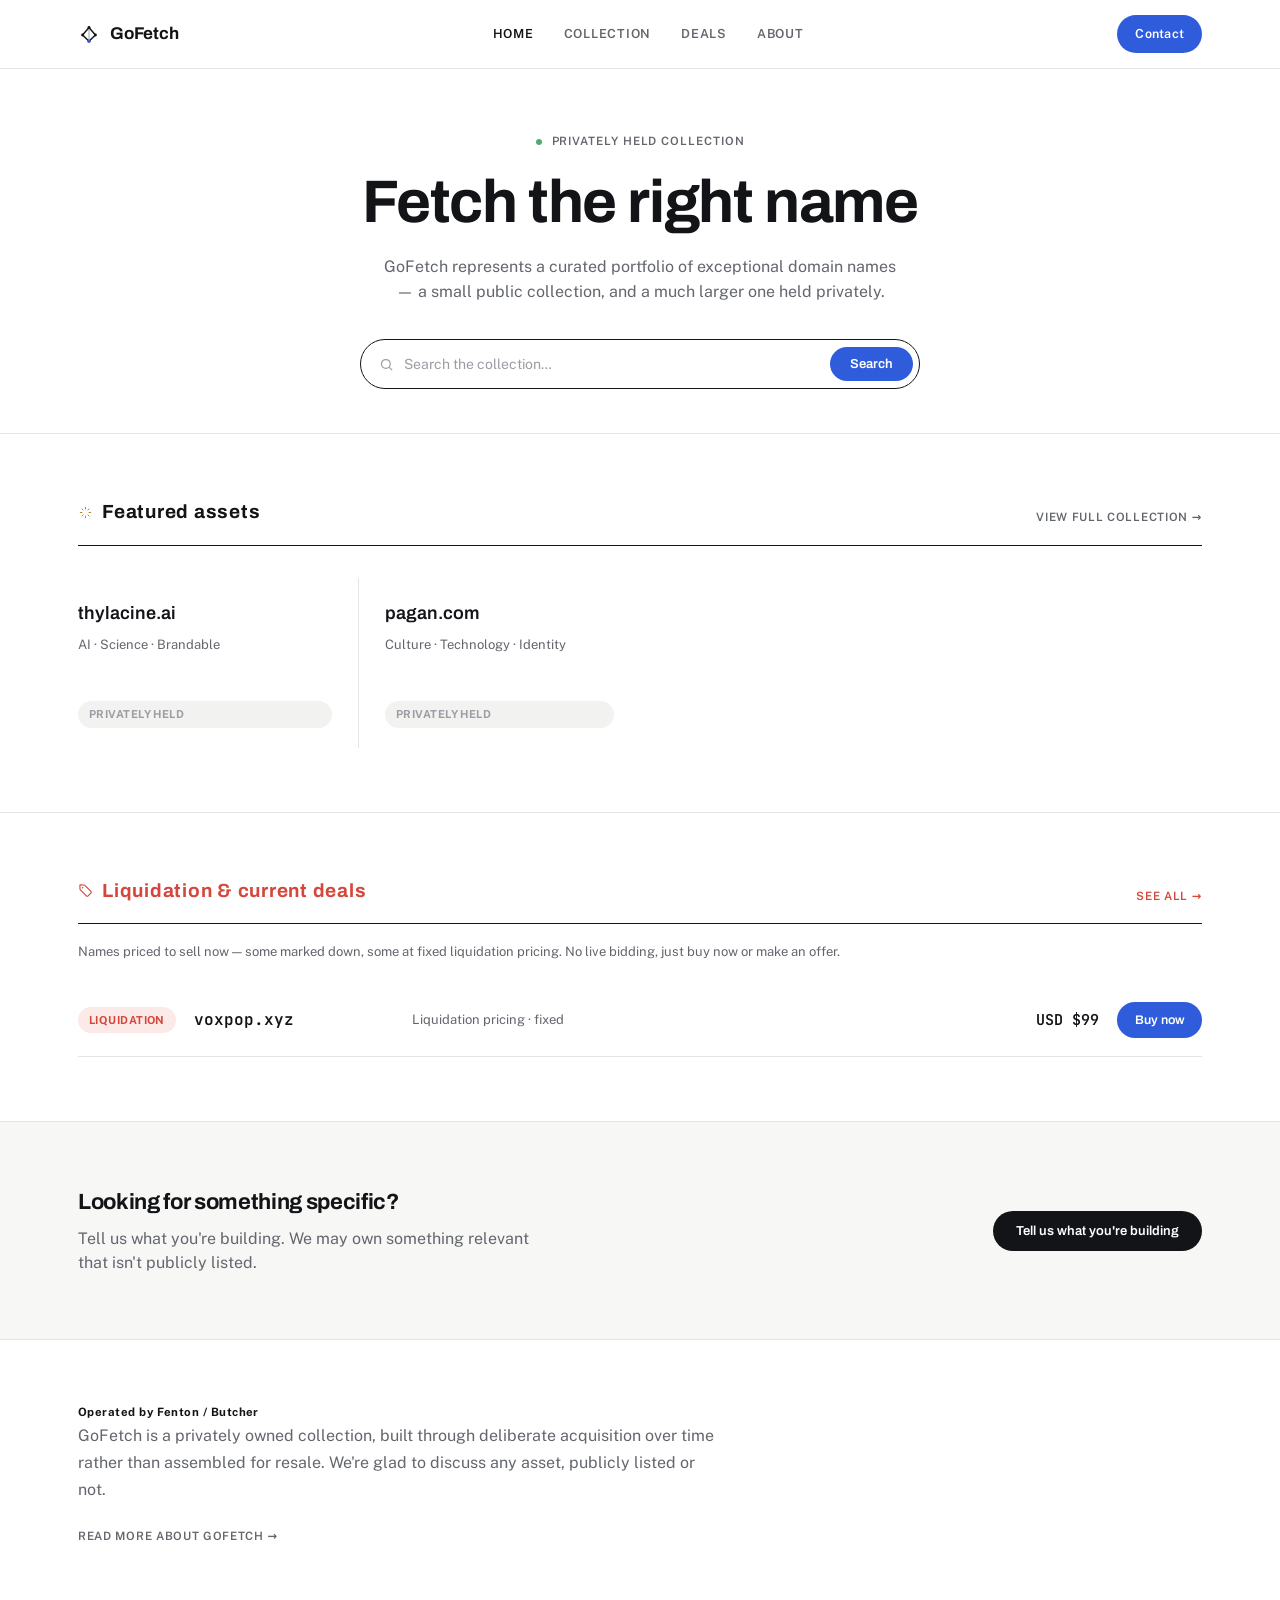
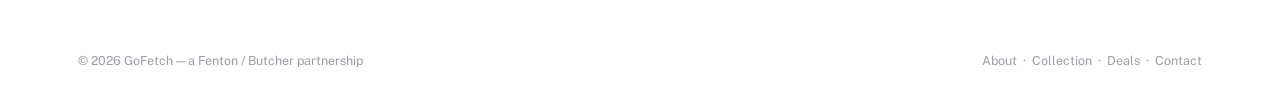
==== commit 17e5d124: "Fix AtomPay on /liquidate, replace search popover with collection results - liquidate.html was missi" ====
--- a/index.html
+++ b/index.html
@@ -46,7 +46,6 @@
           <input id="terminal-input" class="terminal-input" type="text" autocomplete="off" spellcheck="false" placeholder="Search the collection…">
           <button class="terminal-submit" type="submit">Search</button>
         </form>
-        <div id="terminal-result" class="terminal-result"></div>
       </div>
     </div>
   </section>
--- a/css/style.css
+++ b/css/style.css
@@ -430,13 +430,14 @@
 }
 .asset-card{
   background: var(--bg);
-  padding: 22px 20px 20px 0;
+  padding: 22px 26px 20px 0;
   border-right: 1px solid var(--line);
   display: flex;
   flex-direction: column;
   gap: 8px;
   min-height: 170px;
 }
+.asset-card + .asset-card{ padding-left: 26px; }
 .asset-card:last-child{ border-right: none; }
 .asset-card:hover .asset-domain{ color: var(--blue); }
 .asset-logo{
@@ -581,11 +582,52 @@
 .filter-option.active{ color: var(--blue); font-weight: 600; }
 .filter-option .count{ color: var(--fg-faint); }
 
+.collection-searchbar{
+  margin-bottom: 20px;
+}
+.collection-search-input{
+  width: 100%;
+  max-width: 440px;
+  border: 1px solid var(--line);
+  border-radius: 999px;
+  padding: 12px 18px;
+  font-family: var(--font-body);
+  font-size: 14px;
+  color: var(--fg);
+  background: var(--bg);
+}
+.collection-search-input:focus{
+  outline: none;
+  border-color: var(--blue);
+}
+.collection-search-input::placeholder{ color: var(--fg-faint); }
+
 .collection-count{
   font-family: var(--font-body);
   font-size: 12.5px;
   color: var(--fg-dim);
   margin-bottom: 18px;
+}
+
+.search-note{
+  font-family: var(--font-body);
+  font-size: 13.5px;
+  color: var(--fg-dim);
+  margin: -8px 0 18px;
+  display: none;
+}
+.search-note strong{ color: var(--fg); font-weight: 600; }
+
+.listing-fallback-head{
+  font-family: var(--font-display);
+  font-size: 13px;
+  font-weight: 600;
+  text-transform: uppercase;
+  letter-spacing: 0.04em;
+  color: var(--fg-dim);
+  margin: 28px 0 6px;
+  padding-top: 20px;
+  border-top: 1px solid var(--line);
 }
 
 .listing{
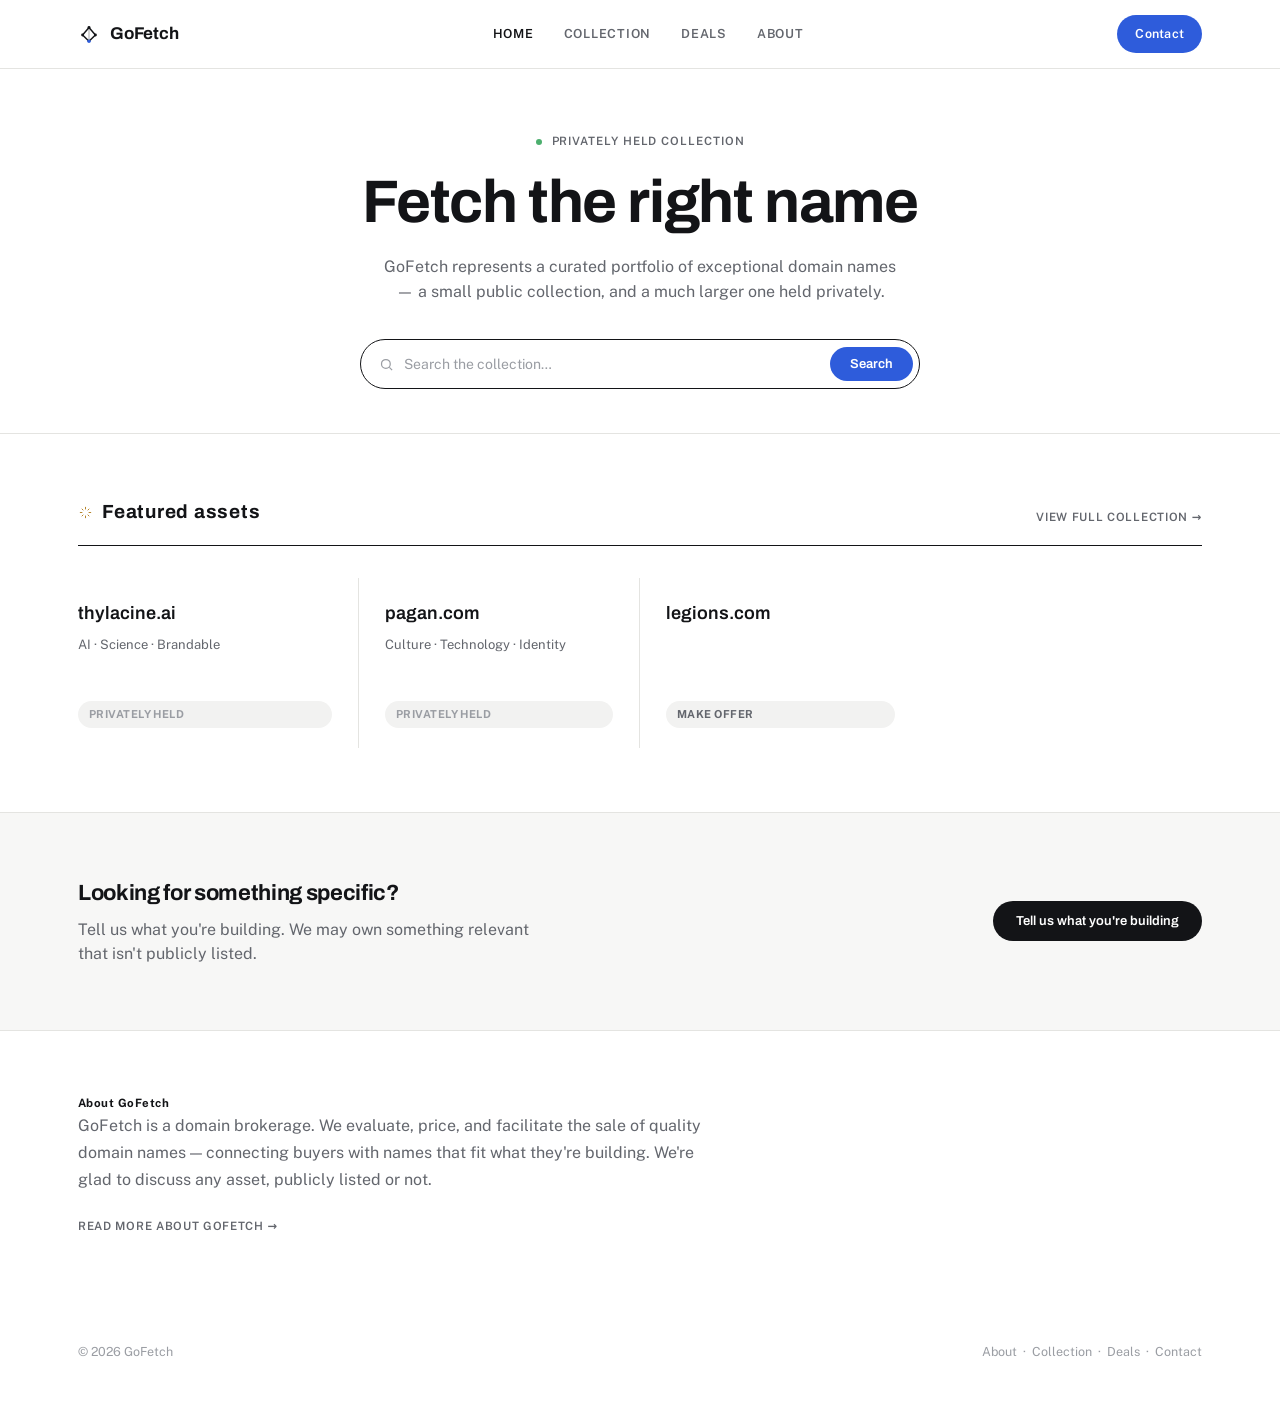
==== commit 85d02bd7: "Remove Fenton/Butcher branding, rewrite About page as neutral brokerage copy Urgent copy fix: a visi" ====
--- a/index.html
+++ b/index.html
@@ -4,7 +4,7 @@
 <meta charset="utf-8">
 <meta name="viewport" content="width=device-width, initial-scale=1">
 <title>GoFetch — Digital assets worth owning</title>
-<meta name="description" content="GoFetch is a privately held collection of exceptional domain names, presented and made available for acquisition by the Fenton / Butcher partnership.">
+<meta name="description" content="GoFetch is a domain brokerage — a curated inventory of quality domain names, evaluated and priced for buyers building something real.">
 <link rel="icon" href="data:image/svg+xml,<svg xmlns=%22http://www.w3.org/2000/svg%22 viewBox=%220 0 24 24%22><rect width=%2224%22 height=%2224%22 fill=%22%23FFFFFF%22/><g fill=%22none%22 stroke=%22%23131417%22 stroke-width=%221.6%22><line x1=%2212%22 y1=%225%22 x2=%225%22 y2=%2213%22/><line x1=%2212%22 y1=%225%22 x2=%2219%22 y2=%2213%22/><line x1=%225%22 y1=%2213%22 x2=%2212%22 y2=%2220%22/><line x1=%2219%22 y1=%2213%22 x2=%2212%22 y2=%2220%22/></g><circle cx=%2212%22 cy=%225%22 r=%221.6%22 fill=%22%23131417%22/><circle cx=%225%22 cy=%2213%22 r=%221.6%22 fill=%22%23131417%22/><circle cx=%2219%22 cy=%2213%22 r=%221.6%22 fill=%22%23131417%22/><circle cx=%2212%22 cy=%2220%22 r=%221.9%22 fill=%22%232E5CDB%22/></svg>">
 <link rel="preconnect" href="https://fonts.googleapis.com">
 <link rel="preconnect" href="https://fonts.gstatic.com" crossorigin>
@@ -105,8 +105,8 @@
 
   <section class="about-strip">
     <div class="container">
-      <div class="section-eyebrow">Operated by Fenton / Butcher</div>
-      <p>GoFetch is a privately owned collection, built through deliberate acquisition over time rather than assembled for resale. We're glad to discuss any asset, publicly listed or not.</p>
+      <div class="section-eyebrow">About GoFetch</div>
+      <p>GoFetch is a domain brokerage. We evaluate, price, and facilitate the sale of quality domain names — connecting buyers with names that fit what they're building. We're glad to discuss any asset, publicly listed or not.</p>
       <p style="margin-top:18px;"><a class="section-link" href="/about.html">Read more about GoFetch →</a></p>
     </div>
   </section>
@@ -115,7 +115,7 @@
 
 <footer>
   <div class="container">
-    <span>© <span id="year"></span> GoFetch — a Fenton / Butcher partnership</span>
+    <span>© <span id="year"></span> GoFetch</span>
     <span><a href="/about.html">About</a> &nbsp;·&nbsp; <a href="/collection.html">Collection</a> &nbsp;·&nbsp; <a href="/liquidate.html">Deals</a> &nbsp;·&nbsp; <a href="#" data-enquire="">Contact</a></span>
   </div>
 </footer>
--- a/css/style.css
+++ b/css/style.css
@@ -299,6 +299,8 @@
 .btn-primary:hover{ background: #33353a; }
 .btn-ghost{ border-color: var(--line-bright); color: var(--fg); background: none; }
 .btn-ghost:hover{ border-color: var(--fg); }
+.btn-telegram{ border-color: var(--line-bright); color: var(--fg); background: none; }
+.btn-telegram:hover{ border-color: #229ED9; color: #229ED9; }
 
 /* ============================================================
    Badges (acquisition / sale-type)
@@ -643,16 +645,75 @@
   padding: 18px 4px;
   border-bottom: 1px solid var(--line);
   transition: background 0.15s ease;
+  cursor: pointer;
 }
 .listing-row:hover{ background: var(--bg-raised); }
 .listing-domain{ font-family: var(--font-mono); font-size: 16px; }
+.listing-telegram-tag{ display: inline-flex; color: #229ED9; margin-left: 7px; vertical-align: -2px; }
+.listing-telegram-tag svg{ width: 13px; height: 13px; }
 .listing-cats{ font-family: var(--font-body); font-size: 13px; color: var(--fg-dim); }
 .listing-price{ font-family: var(--font-mono); font-size: 13px; color: var(--fg-dim); }
-.listing-status{ font-family: var(--font-body); font-size: 12px; font-weight: 600; text-transform: uppercase; letter-spacing: 0.03em; text-align: right; }
+.listing-status{
+  font-family: var(--font-body);
+  font-size: 12px;
+  font-weight: 600;
+  text-transform: uppercase;
+  letter-spacing: 0.03em;
+  text-align: right;
+  background: none;
+  border: none;
+  padding: 0;
+  margin: 0;
+}
+button.listing-status{ cursor: pointer; }
 .listing-status.buy_now{ color: var(--blue); }
 .listing-status.make_offer{ color: var(--fg-dim); }
 .listing-status.private{ color: var(--fg-faint); }
+button.listing-status.private:hover{ color: var(--blue); }
 .listing-empty{ padding: 60px 0; text-align: center; color: var(--fg-dim); font-family: var(--font-body); font-size: 14px; }
+
+/* Bundles strip -- sits above the filtered listing since a multi-domain
+   bundle has no single extension/category to filter by. Hidden by JS
+   (initBundleStrip) when data/bundles.json is empty. */
+.bundle-strip{ margin-bottom: 40px; }
+.bundle-strip-label{
+  font-family: var(--font-body);
+  font-size: 11.5px;
+  font-weight: 600;
+  letter-spacing: 0.06em;
+  text-transform: uppercase;
+  color: var(--fg-faint);
+  margin-bottom: 12px;
+}
+.bundle-strip-list{
+  display: grid;
+  grid-template-columns: repeat(auto-fill, minmax(220px, 1fr));
+  gap: 14px;
+}
+.bundle-card{
+  background: var(--bg);
+  border: 1px solid var(--line);
+  padding: 16px 18px;
+  display: flex;
+  flex-direction: column;
+  gap: 8px;
+  color: var(--fg);
+  transition: border-color 0.15s ease;
+}
+.bundle-card:hover{ border-color: var(--fg); }
+.bundle-card-top{ display: flex; align-items: center; justify-content: space-between; }
+.bundle-card-tag{
+  font-family: var(--font-body);
+  font-size: 10.5px;
+  font-weight: 700;
+  letter-spacing: 0.05em;
+  text-transform: uppercase;
+  color: var(--blue);
+}
+.bundle-card-telegram{ color: #229ED9; display: inline-flex; }
+.bundle-card-telegram svg{ width: 14px; height: 14px; }
+.bundle-card-name{ font-family: var(--font-mono); font-size: 15px; font-weight: 600; }
+.bundle-card-domains{ font-family: var(--font-body); font-size: 12.5px; color: var(--fg-dim); }
 
 /* ============================================================
    Lander — minimal, standalone domain landing experience
@@ -685,7 +746,7 @@
 
 .lander-center{
   max-width: 620px;
-  padding: 120px 28px 140px;
+  padding: 120px 28px 90px;
   text-align: center;
 }
 .lander-hero{
@@ -722,6 +783,17 @@
   color: var(--blue);
   margin-bottom: 24px;
 }
+.lander-includes{
+  display: flex;
+  align-items: center;
+  justify-content: center;
+  gap: 7px;
+  margin: -12px 0 22px;
+  font-size: 12.5px;
+  color: var(--fg-dim);
+}
+.lander-includes svg{ color: #229ED9; flex-shrink: 0; }
+.lander-includes strong{ color: var(--fg); font-weight: 600; }
 .lander-desc{
   color: var(--fg-dim);
   font-size: 16px;
@@ -737,7 +809,13 @@
   display: inline-flex;
   align-items: center;
   gap: 8px;
-  background: var(--blue);
+  /* !important: Atom'''s own pay-with-atom.js sets an inline
+     background: grey while it fetches a price token on load, then
+     swaps to its own gradient once that resolves — both via plain
+     (non-!important) inline styles, which briefly flash grey. This
+     beats that inline style either way, so the button reads as one
+     steady brand-blue instead of flickering. */
+  background: var(--blue) !important;
   color: #fff;
   border: none;
   border-radius: 999px;
@@ -762,7 +840,8 @@
 /* Cross-sell strip */
 .lander-other{
   border-top: 1px solid var(--line);
-  padding-top: 28px;
+  margin-top: 20px;
+  padding-top: 32px;
   margin-bottom: 22px;
 }
 .lander-other-label{
@@ -807,76 +886,14 @@
   margin: 0 auto;
 }
 
-/* Floating enquiry widget */
-.lander-fab{
-  position: fixed;
-  right: 22px;
-  bottom: 22px;
-  z-index: 30;
-  display: flex;
-  flex-direction: column;
-  align-items: flex-end;
-  gap: 10px;
-}
-.lander-fab-pill{
-  background: var(--fg);
-  color: #fff;
-  border: none;
-  border-radius: 999px;
-  padding: 13px 22px;
-  font-family: var(--font-display);
-  font-weight: 600;
-  font-size: 12.5px;
-  cursor: pointer;
-  box-shadow: 0 6px 24px rgba(0,0,0,0.18);
-  transition: transform 0.15s ease, background 0.15s ease;
-}
-.lander-fab-pill:hover{ background: #33353a; transform: translateY(-1px); }
-.lander-fab-pill.hidden{ display: none; }
-
-.lander-fab-panel{
-  display: none;
-  width: min(320px, calc(100vw - 44px));
-  background: var(--bg);
-  border: 1px solid var(--line-bright);
-  border-radius: var(--radius);
-  padding: 20px;
-  box-shadow: 0 12px 40px rgba(0,0,0,0.16);
-}
-.lander-fab-panel.open{ display: block; animation: fabIn 0.18s ease; }
-@keyframes fabIn{ from{ opacity: 0; transform: translateY(6px); } to{ opacity: 1; transform: translateY(0); } }
-.lander-fab-head{
-  display: flex;
-  justify-content: space-between;
-  align-items: center;
-  margin-bottom: 14px;
-  font-size: 13px;
-  color: var(--fg);
-}
-.lander-fab-panel .field{ margin-bottom: 10px; }
-.lander-fab-panel input, .lander-fab-panel textarea{
-  width: 100%;
-  background: var(--bg);
-  border: 1px solid var(--line-bright);
-  border-radius: var(--radius);
-  color: var(--fg);
-  font-family: var(--font-body);
-  font-size: 13.5px;
-  padding: 10px 11px;
-}
-.lander-fab-panel textarea{ min-height: 64px; resize: vertical; }
-.lander-fab-panel input:focus, .lander-fab-panel textarea:focus{ outline: none; border-color: var(--blue); }
-
 @media (max-width: 560px){
   .lander-corner{ top: 16px; left: 16px; }
-  .lander-center{ padding: 96px 20px 130px; }
-  .lander-fab{ right: 16px; bottom: 16px; left: 16px; align-items: stretch; }
-  .lander-fab-panel{ width: 100%; }
-  .lander-fab-pill{ align-self: flex-end; }
+  .lander-center{ padding: 96px 20px 90px; }
 }
 
 /* Minimal lander variant — single centered image/video, white page */
 .lander-shell--minimal{
+  flex-direction: column;
   background: var(--bg);
   color: var(--fg);
   width: 100%;
@@ -893,6 +910,14 @@
   max-width: 620px;
   height: auto;
 }
+.lander-minimal-info{
+  display: flex;
+  flex-direction: column;
+  align-items: center;
+  padding: 0 28px 56px;
+  text-align: center;
+}
+.lander-minimal-info .lander-badge{ margin-bottom: 20px; }
 @media (max-width: 560px){
   .lander-minimal-media{ width: 84vw; }
 }
